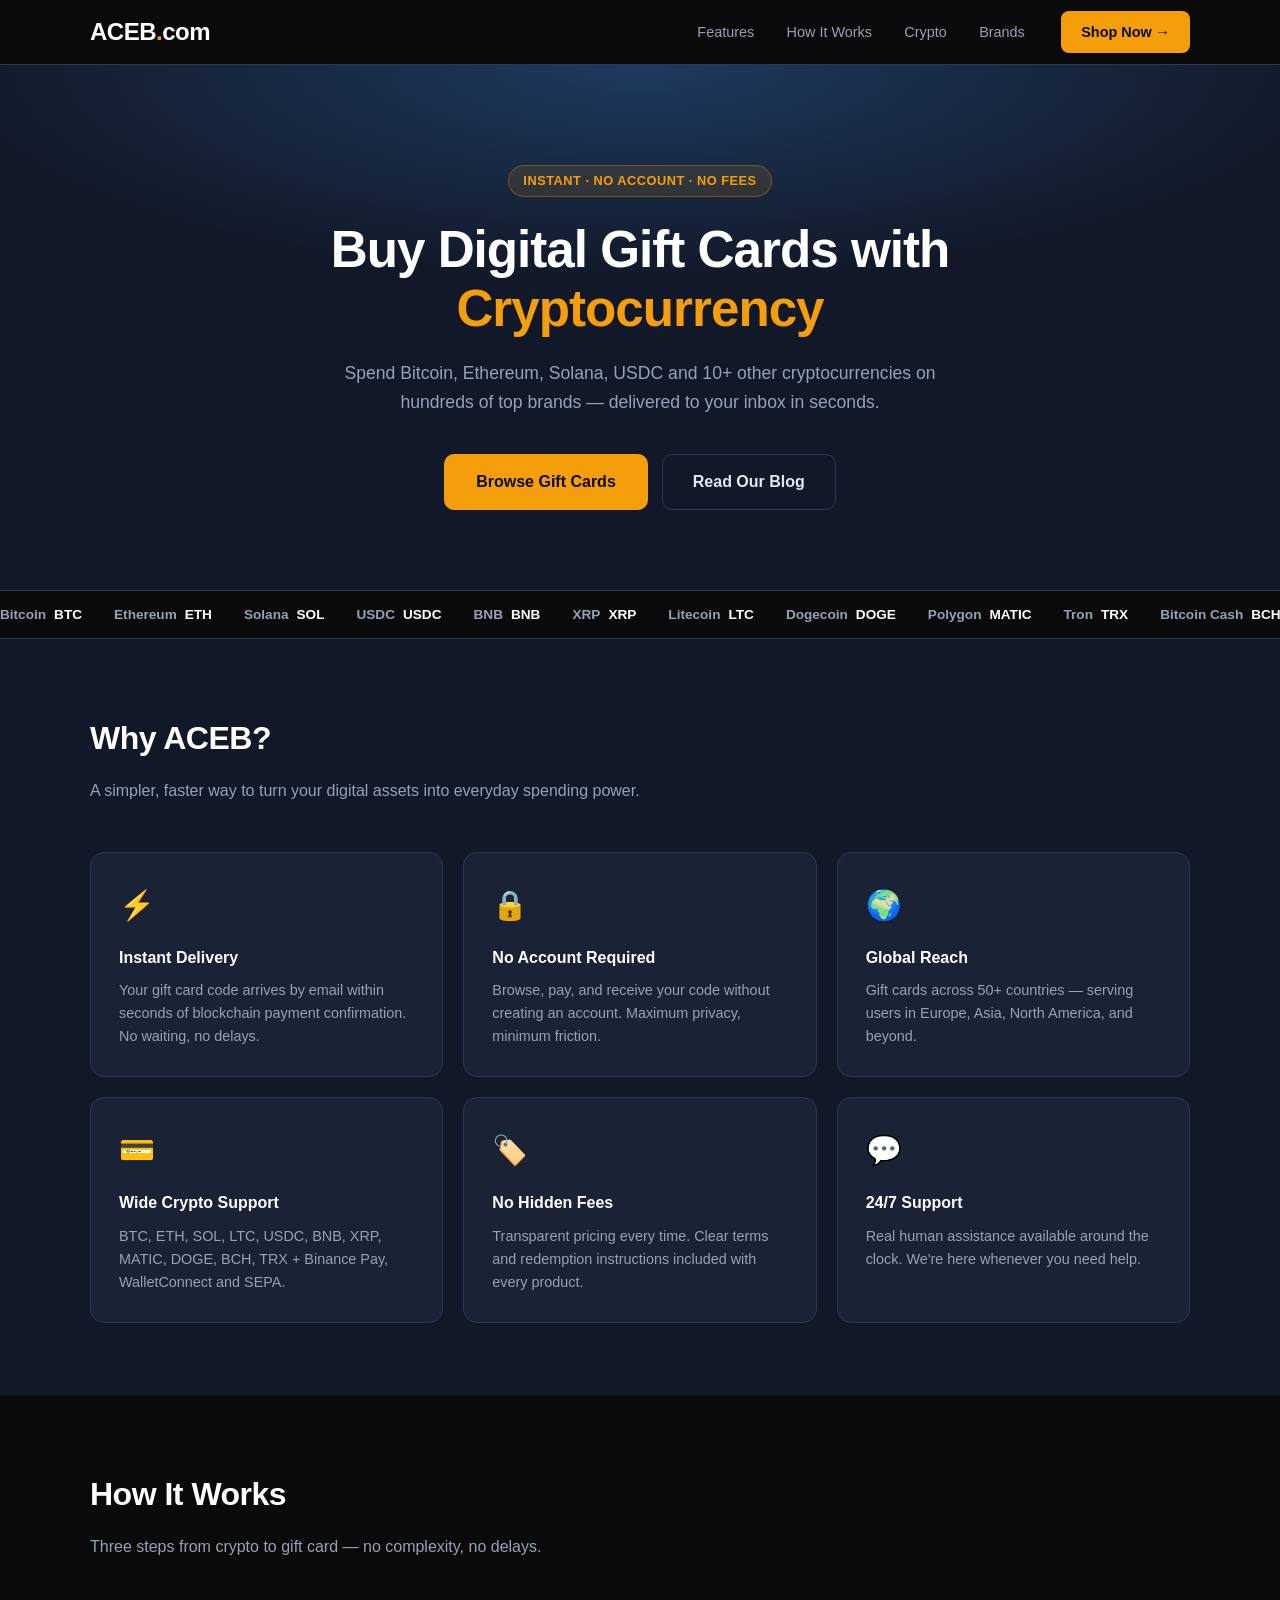
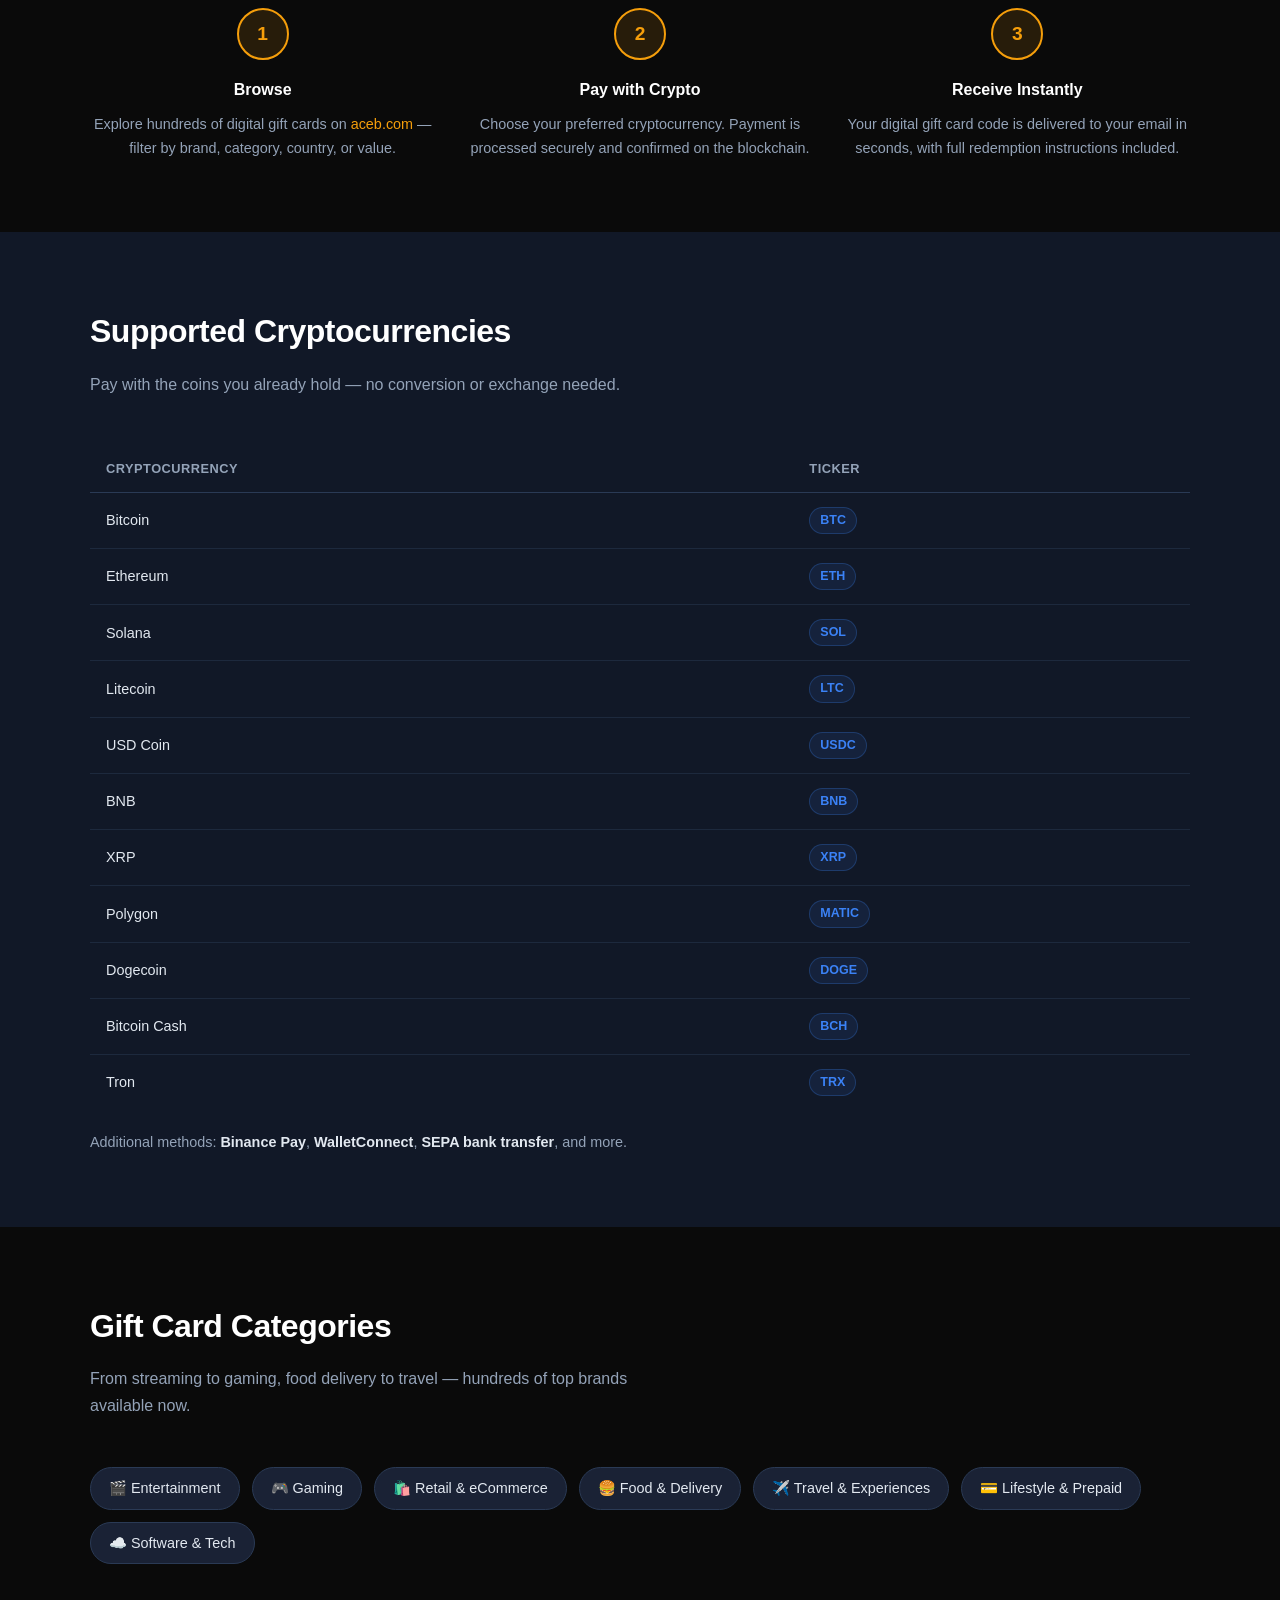
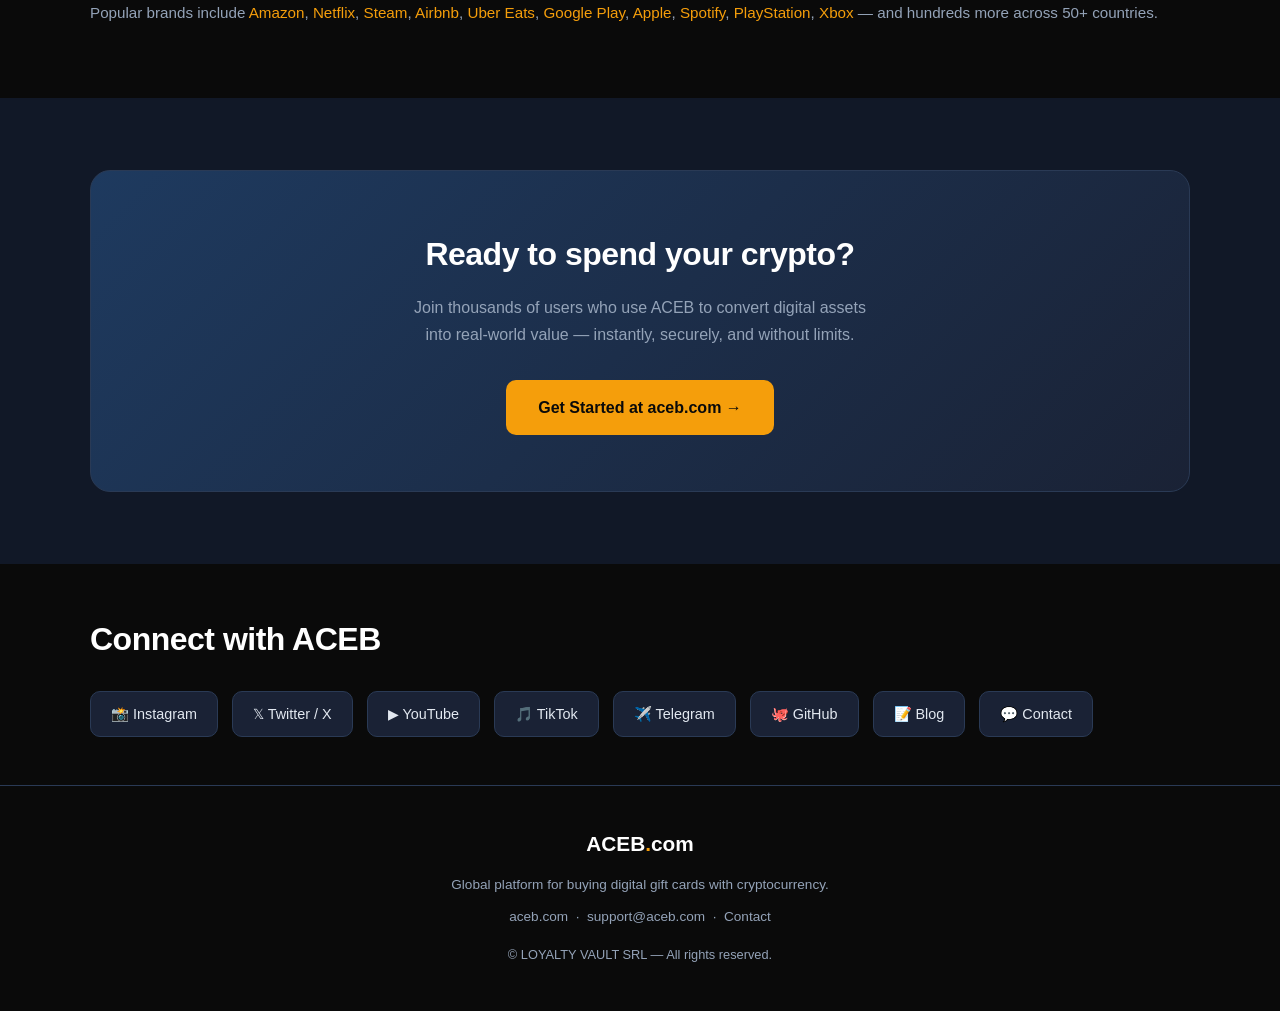
==== index.html @ 6f38d3fd "index.html" ====
<!DOCTYPE html>
<html lang="en">
<head>
  <meta charset="UTF-8" />
  <meta name="viewport" content="width=device-width, initial-scale=1.0" />

  <!-- Primary SEO -->
  <title>ACEB — Buy Gift Cards with Crypto | Bitcoin, Ethereum & More</title>
  <meta name="description" content="Buy digital gift cards instantly with Bitcoin, Ethereum, Solana, USDC and 10+ cryptocurrencies. Amazon, Netflix, Steam, Airbnb & hundreds more brands. No account required. Instant delivery." />
  <meta name="keywords" content="buy gift cards with crypto, bitcoin gift cards, ethereum gift cards, crypto gift cards, digital gift cards cryptocurrency, ACEB, buy amazon gift card crypto, crypto to gift card" />
  <meta name="robots" content="index, follow" />
  <link rel="canonical" href="https://acebcom.github.io/" />

  <!-- Open Graph -->
  <meta property="og:type" content="website" />
  <meta property="og:url" content="https://acebcom.github.io/" />
  <meta property="og:title" content="ACEB — Buy Gift Cards with Cryptocurrency" />
  <meta property="og:description" content="Spend your crypto on hundreds of digital gift cards. Instant delivery, no account required, no hidden fees. Pay with BTC, ETH, SOL, USDC and more." />
  <meta property="og:site_name" content="ACEB" />
  <meta property="og:image" content="https://aceb.com/og-image.png" />

  <!-- Twitter Card -->
  <meta name="twitter:card" content="summary_large_image" />
  <meta name="twitter:site" content="@ACEBgiftcards" />
  <meta name="twitter:title" content="ACEB — Buy Gift Cards with Cryptocurrency" />
  <meta name="twitter:description" content="Spend your crypto on hundreds of digital gift cards. Instant delivery, no account required, no hidden fees." />
  <meta name="twitter:image" content="https://aceb.com/og-image.png" />

  <!-- Schema.org Structured Data -->
  <script type="application/ld+json">
  {
    "@context": "https://schema.org",
    "@type": "Organization",
    "name": "ACEB",
    "url": "https://aceb.com",
    "logo": "https://aceb.com/logo.png",
    "description": "Global online platform for purchasing digital gift cards instantly using cryptocurrency.",
    "legalName": "LOYALTY VAULT SRL",
    "foundingLocation": "Romania",
    "email": "support@aceb.com",
    "sameAs": [
      "https://www.instagram.com/acebcom",
      "https://x.com/ACEBgiftcards",
      "https://www.youtube.com/@acebcom",
      "https://www.tiktok.com/@acebgiftcards",
      "https://t.me/acebgiftcards",
      "https://github.com/acebcom"
    ]
  }
  </script>
  <script type="application/ld+json">
  {
    "@context": "https://schema.org",
    "@type": "WebSite",
    "name": "ACEB",
    "url": "https://aceb.com",
    "potentialAction": {
      "@type": "SearchAction",
      "target": "https://aceb.com/search?q={search_term_string}",
      "query-input": "required name=search_term_string"
    }
  }
  </script>

  <style>
    *, *::before, *::after { box-sizing: border-box; margin: 0; padding: 0; }

    :root {
      --black: #0a0a0a;
      --dark: #111827;
      --card: #1a2235;
      --border: #2a3a55;
      --accent: #f59e0b;
      --accent2: #3b82f6;
      --text: #e2e8f0;
      --muted: #94a3b8;
      --white: #ffffff;
    }

    html { scroll-behavior: smooth; }

    body {
      font-family: -apple-system, BlinkMacSystemFont, 'Segoe UI', Roboto, Helvetica, Arial, sans-serif;
      background: var(--dark);
      color: var(--text);
      line-height: 1.7;
      font-size: 16px;
    }

    a { color: var(--accent); text-decoration: none; }
    a:hover { text-decoration: underline; }

    /* ── HEADER ── */
    header {
      background: var(--black);
      border-bottom: 1px solid var(--border);
      padding: 0 24px;
    }
    .header-inner {
      max-width: 1100px;
      margin: 0 auto;
      display: flex;
      align-items: center;
      justify-content: space-between;
      height: 64px;
    }
    .logo {
      font-size: 1.5rem;
      font-weight: 800;
      color: var(--white);
      letter-spacing: -0.5px;
    }
    .logo span { color: var(--accent); }
    nav a {
      color: var(--muted);
      font-size: 0.9rem;
      margin-left: 28px;
      font-weight: 500;
    }
    nav a:hover { color: var(--white); text-decoration: none; }
    .cta-btn {
      display: inline-block;
      background: var(--accent);
      color: var(--black) !important;
      font-weight: 700;
      font-size: 0.9rem;
      padding: 9px 20px;
      border-radius: 8px;
      margin-left: 32px;
      transition: opacity .15s;
    }
    .cta-btn:hover { opacity: .85; text-decoration: none; }

    /* ── HERO ── */
    .hero {
      background: radial-gradient(ellipse 80% 60% at 50% 0%, #1e3a5f 0%, var(--dark) 70%);
      padding: 100px 24px 80px;
      text-align: center;
    }
    .hero-badge {
      display: inline-block;
      background: rgba(245,158,11,.12);
      color: var(--accent);
      border: 1px solid rgba(245,158,11,.3);
      font-size: 0.8rem;
      font-weight: 600;
      padding: 4px 14px;
      border-radius: 999px;
      margin-bottom: 24px;
      letter-spacing: .5px;
      text-transform: uppercase;
    }
    h1 {
      font-size: clamp(2rem, 5vw, 3.2rem);
      font-weight: 800;
      color: var(--white);
      line-height: 1.15;
      max-width: 780px;
      margin: 0 auto 20px;
      letter-spacing: -1px;
    }
    h1 em { color: var(--accent); font-style: normal; }
    .hero-sub {
      font-size: 1.1rem;
      color: var(--muted);
      max-width: 600px;
      margin: 0 auto 36px;
    }
    .hero-actions { display: flex; gap: 14px; justify-content: center; flex-wrap: wrap; }
    .btn-primary {
      display: inline-block;
      background: var(--accent);
      color: var(--black);
      font-weight: 700;
      font-size: 1rem;
      padding: 14px 32px;
      border-radius: 10px;
      transition: opacity .15s, transform .15s;
    }
    .btn-primary:hover { opacity: .88; transform: translateY(-1px); text-decoration: none; }
    .btn-secondary {
      display: inline-block;
      background: transparent;
      color: var(--text);
      font-weight: 600;
      font-size: 1rem;
      padding: 13px 30px;
      border-radius: 10px;
      border: 1px solid var(--border);
      transition: border-color .15s;
    }
    .btn-secondary:hover { border-color: var(--muted); text-decoration: none; }

    /* ── CRYPTO TICKER ── */
    .crypto-bar {
      background: var(--black);
      border-top: 1px solid var(--border);
      border-bottom: 1px solid var(--border);
      overflow: hidden;
      padding: 12px 0;
    }
    .crypto-bar-inner {
      display: flex;
      gap: 32px;
      animation: ticker 30s linear infinite;
      width: max-content;
    }
    @keyframes ticker { from { transform: translateX(0); } to { transform: translateX(-50%); } }
    .crypto-item {
      display: flex;
      align-items: center;
      gap: 8px;
      font-size: 0.85rem;
      font-weight: 600;
      color: var(--muted);
      white-space: nowrap;
    }
    .crypto-item .ticker { color: var(--white); }

    /* ── SECTIONS ── */
    section { padding: 72px 24px; }
    .section-inner { max-width: 1100px; margin: 0 auto; }
    h2 {
      font-size: clamp(1.5rem, 3vw, 2rem);
      font-weight: 800;
      color: var(--white);
      letter-spacing: -.5px;
      margin-bottom: 12px;
    }
    .section-lead {
      color: var(--muted);
      font-size: 1rem;
      margin-bottom: 48px;
      max-width: 560px;
    }

    /* ── FEATURES ── */
    .features-grid {
      display: grid;
      grid-template-columns: repeat(auto-fit, minmax(280px, 1fr));
      gap: 20px;
    }
    .feature-card {
      background: var(--card);
      border: 1px solid var(--border);
      border-radius: 14px;
      padding: 28px;
      transition: border-color .2s;
    }
    .feature-card:hover { border-color: var(--accent2); }
    .feature-icon { font-size: 1.8rem; margin-bottom: 14px; }
    .feature-card h3 { font-size: 1rem; font-weight: 700; color: var(--white); margin-bottom: 8px; }
    .feature-card p { font-size: 0.9rem; color: var(--muted); line-height: 1.6; }

    /* ── HOW IT WORKS ── */
    .how-section { background: var(--black); }
    .steps { display: grid; grid-template-columns: repeat(auto-fit, minmax(240px, 1fr)); gap: 32px; counter-reset: steps; }
    .step { text-align: center; counter-increment: steps; }
    .step-num {
      display: inline-flex;
      align-items: center;
      justify-content: center;
      width: 52px; height: 52px;
      border-radius: 50%;
      background: rgba(245,158,11,.12);
      border: 2px solid var(--accent);
      color: var(--accent);
      font-size: 1.2rem;
      font-weight: 800;
      margin-bottom: 16px;
    }
    .step h3 { font-size: 1rem; font-weight: 700; color: var(--white); margin-bottom: 8px; }
    .step p { font-size: 0.9rem; color: var(--muted); }

    /* ── CATEGORIES ── */
    .cats { display: flex; flex-wrap: wrap; gap: 12px; }
    .cat-tag {
      background: var(--card);
      border: 1px solid var(--border);
      color: var(--text);
      font-size: 0.9rem;
      font-weight: 500;
      padding: 8px 18px;
      border-radius: 999px;
      transition: border-color .15s, color .15s;
    }
    .cat-tag:hover { border-color: var(--accent); color: var(--accent); text-decoration: none; }

    /* ── CRYPTO TABLE ── */
    .crypto-table {
      width: 100%;
      border-collapse: collapse;
      font-size: 0.9rem;
    }
    .crypto-table th {
      text-align: left;
      color: var(--muted);
      font-weight: 600;
      font-size: 0.8rem;
      text-transform: uppercase;
      letter-spacing: .5px;
      padding: 12px 16px;
      border-bottom: 1px solid var(--border);
    }
    .crypto-table td {
      padding: 14px 16px;
      border-bottom: 1px solid rgba(42,58,85,.5);
      color: var(--text);
      font-weight: 500;
    }
    .crypto-table tr:last-child td { border-bottom: none; }
    .crypto-table tr:hover td { background: rgba(255,255,255,.02); }
    .ticker-pill {
      display: inline-block;
      background: rgba(59,130,246,.1);
      border: 1px solid rgba(59,130,246,.25);
      color: var(--accent2);
      font-size: 0.78rem;
      font-weight: 700;
      padding: 2px 10px;
      border-radius: 999px;
    }

    /* ── CTA BANNER ── */
    .cta-banner {
      background: linear-gradient(135deg, #1e3a5f 0%, #1a2235 100%);
      border: 1px solid var(--border);
      border-radius: 20px;
      padding: 56px 40px;
      text-align: center;
    }
    .cta-banner h2 { margin-bottom: 12px; }
    .cta-banner p { color: var(--muted); margin-bottom: 32px; max-width: 480px; margin-left: auto; margin-right: auto; }

    /* ── SOCIAL ── */
    .social-grid { display: flex; flex-wrap: wrap; gap: 14px; }
    .social-link {
      display: inline-flex;
      align-items: center;
      gap: 8px;
      background: var(--card);
      border: 1px solid var(--border);
      color: var(--text);
      font-size: 0.9rem;
      font-weight: 500;
      padding: 10px 20px;
      border-radius: 10px;
      transition: border-color .15s, color .15s;
    }
    .social-link:hover { border-color: var(--accent); color: var(--accent); text-decoration: none; }

    /* ── FOOTER ── */
    footer {
      background: var(--black);
      border-top: 1px solid var(--border);
      padding: 40px 24px;
      text-align: center;
    }
    .footer-inner { max-width: 1100px; margin: 0 auto; }
    .footer-logo { font-size: 1.3rem; font-weight: 800; color: var(--white); margin-bottom: 12px; }
    .footer-logo span { color: var(--accent); }
    footer p { color: var(--muted); font-size: 0.85rem; margin-bottom: 6px; }
    footer a { color: var(--muted); }
    footer a:hover { color: var(--accent); }

    /* ── RESPONSIVE ── */
    @media (max-width: 600px) {
      nav { display: none; }
      .cta-btn { display: none; }
      .hero { padding: 60px 20px 50px; }
      section { padding: 48px 20px; }
    }
  </style>
</head>

<body>

  <!-- HEADER -->
  <header>
    <div class="header-inner">
      <div class="logo">ACEB<span>.</span>com</div>
      <nav>
        <a href="#features">Features</a>
        <a href="#how-it-works">How It Works</a>
        <a href="#crypto">Crypto</a>
        <a href="#categories">Brands</a>
        <a class="cta-btn" href="https://aceb.com" rel="noopener" target="_blank">Shop Now →</a>
      </nav>
    </div>
  </header>

  <!-- HERO -->
  <section class="hero">
    <div class="hero-badge">Instant · No Account · No Fees</div>
    <h1>Buy Digital Gift Cards with <em>Cryptocurrency</em></h1>
    <p class="hero-sub">
      Spend Bitcoin, Ethereum, Solana, USDC and 10+ other cryptocurrencies on hundreds of top brands —
      delivered to your inbox in seconds.
    </p>
    <div class="hero-actions">
      <a class="btn-primary" href="https://aceb.com" rel="noopener" target="_blank">Browse Gift Cards</a>
      <a class="btn-secondary" href="https://aceb.com/blog" rel="noopener" target="_blank">Read Our Blog</a>
    </div>
  </section>

  <!-- CRYPTO TICKER -->
  <div class="crypto-bar" aria-hidden="true">
    <div class="crypto-bar-inner">
      <div class="crypto-item">Bitcoin <span class="ticker">BTC</span></div>
      <div class="crypto-item">Ethereum <span class="ticker">ETH</span></div>
      <div class="crypto-item">Solana <span class="ticker">SOL</span></div>
      <div class="crypto-item">USDC <span class="ticker">USDC</span></div>
      <div class="crypto-item">BNB <span class="ticker">BNB</span></div>
      <div class="crypto-item">XRP <span class="ticker">XRP</span></div>
      <div class="crypto-item">Litecoin <span class="ticker">LTC</span></div>
      <div class="crypto-item">Dogecoin <span class="ticker">DOGE</span></div>
      <div class="crypto-item">Polygon <span class="ticker">MATIC</span></div>
      <div class="crypto-item">Tron <span class="ticker">TRX</span></div>
      <div class="crypto-item">Bitcoin Cash <span class="ticker">BCH</span></div>
      <!-- duplicate for seamless loop -->
      <div class="crypto-item">Bitcoin <span class="ticker">BTC</span></div>
      <div class="crypto-item">Ethereum <span class="ticker">ETH</span></div>
      <div class="crypto-item">Solana <span class="ticker">SOL</span></div>
      <div class="crypto-item">USDC <span class="ticker">USDC</span></div>
      <div class="crypto-item">BNB <span class="ticker">BNB</span></div>
      <div class="crypto-item">XRP <span class="ticker">XRP</span></div>
      <div class="crypto-item">Litecoin <span class="ticker">LTC</span></div>
      <div class="crypto-item">Dogecoin <span class="ticker">DOGE</span></div>
      <div class="crypto-item">Polygon <span class="ticker">MATIC</span></div>
      <div class="crypto-item">Tron <span class="ticker">TRX</span></div>
      <div class="crypto-item">Bitcoin Cash <span class="ticker">BCH</span></div>
    </div>
  </div>

  <!-- FEATURES -->
  <section id="features">
    <div class="section-inner">
      <h2>Why ACEB?</h2>
      <p class="section-lead">A simpler, faster way to turn your digital assets into everyday spending power.</p>
      <div class="features-grid">
        <div class="feature-card">
          <div class="feature-icon">⚡</div>
          <h3>Instant Delivery</h3>
          <p>Your gift card code arrives by email within seconds of blockchain payment confirmation. No waiting, no delays.</p>
        </div>
        <div class="feature-card">
          <div class="feature-icon">🔒</div>
          <h3>No Account Required</h3>
          <p>Browse, pay, and receive your code without creating an account. Maximum privacy, minimum friction.</p>
        </div>
        <div class="feature-card">
          <div class="feature-icon">🌍</div>
          <h3>Global Reach</h3>
          <p>Gift cards across 50+ countries — serving users in Europe, Asia, North America, and beyond.</p>
        </div>
        <div class="feature-card">
          <div class="feature-icon">💳</div>
          <h3>Wide Crypto Support</h3>
          <p>BTC, ETH, SOL, LTC, USDC, BNB, XRP, MATIC, DOGE, BCH, TRX + Binance Pay, WalletConnect and SEPA.</p>
        </div>
        <div class="feature-card">
          <div class="feature-icon">🏷️</div>
          <h3>No Hidden Fees</h3>
          <p>Transparent pricing every time. Clear terms and redemption instructions included with every product.</p>
        </div>
        <div class="feature-card">
          <div class="feature-icon">💬</div>
          <h3>24/7 Support</h3>
          <p>Real human assistance available around the clock. We're here whenever you need help.</p>
        </div>
      </div>
    </div>
  </section>

  <!-- HOW IT WORKS -->
  <section class="how-section" id="how-it-works">
    <div class="section-inner">
      <h2>How It Works</h2>
      <p class="section-lead">Three steps from crypto to gift card — no complexity, no delays.</p>
      <div class="steps">
        <div class="step">
          <div class="step-num">1</div>
          <h3>Browse</h3>
          <p>Explore hundreds of digital gift cards on <a href="https://aceb.com" rel="noopener" target="_blank">aceb.com</a> — filter by brand, category, country, or value.</p>
        </div>
        <div class="step">
          <div class="step-num">2</div>
          <h3>Pay with Crypto</h3>
          <p>Choose your preferred cryptocurrency. Payment is processed securely and confirmed on the blockchain.</p>
        </div>
        <div class="step">
          <div class="step-num">3</div>
          <h3>Receive Instantly</h3>
          <p>Your digital gift card code is delivered to your email in seconds, with full redemption instructions included.</p>
        </div>
      </div>
    </div>
  </section>

  <!-- SUPPORTED CRYPTO -->
  <section id="crypto">
    <div class="section-inner">
      <h2>Supported Cryptocurrencies</h2>
      <p class="section-lead">Pay with the coins you already hold — no conversion or exchange needed.</p>
      <table class="crypto-table" role="table">
        <thead>
          <tr>
            <th>Cryptocurrency</th>
            <th>Ticker</th>
          </tr>
        </thead>
        <tbody>
          <tr><td>Bitcoin</td><td><span class="ticker-pill">BTC</span></td></tr>
          <tr><td>Ethereum</td><td><span class="ticker-pill">ETH</span></td></tr>
          <tr><td>Solana</td><td><span class="ticker-pill">SOL</span></td></tr>
          <tr><td>Litecoin</td><td><span class="ticker-pill">LTC</span></td></tr>
          <tr><td>USD Coin</td><td><span class="ticker-pill">USDC</span></td></tr>
          <tr><td>BNB</td><td><span class="ticker-pill">BNB</span></td></tr>
          <tr><td>XRP</td><td><span class="ticker-pill">XRP</span></td></tr>
          <tr><td>Polygon</td><td><span class="ticker-pill">MATIC</span></td></tr>
          <tr><td>Dogecoin</td><td><span class="ticker-pill">DOGE</span></td></tr>
          <tr><td>Bitcoin Cash</td><td><span class="ticker-pill">BCH</span></td></tr>
          <tr><td>Tron</td><td><span class="ticker-pill">TRX</span></td></tr>
        </tbody>
      </table>
      <p style="margin-top:20px; color: var(--muted); font-size: 0.9rem;">
        Additional methods: <strong style="color:var(--text)">Binance Pay</strong>, <strong style="color:var(--text)">WalletConnect</strong>, <strong style="color:var(--text)">SEPA bank transfer</strong>, and more.
      </p>
    </div>
  </section>

  <!-- CATEGORIES -->
  <section style="background: var(--black);" id="categories">
    <div class="section-inner">
      <h2>Gift Card Categories</h2>
      <p class="section-lead">From streaming to gaming, food delivery to travel — hundreds of top brands available now.</p>
      <div class="cats" style="margin-bottom: 36px;">
        <a class="cat-tag" href="https://aceb.com" rel="noopener" target="_blank">🎬 Entertainment</a>
        <a class="cat-tag" href="https://aceb.com" rel="noopener" target="_blank">🎮 Gaming</a>
        <a class="cat-tag" href="https://aceb.com" rel="noopener" target="_blank">🛍️ Retail & eCommerce</a>
        <a class="cat-tag" href="https://aceb.com" rel="noopener" target="_blank">🍔 Food & Delivery</a>
        <a class="cat-tag" href="https://aceb.com" rel="noopener" target="_blank">✈️ Travel & Experiences</a>
        <a class="cat-tag" href="https://aceb.com" rel="noopener" target="_blank">💳 Lifestyle & Prepaid</a>
        <a class="cat-tag" href="https://aceb.com" rel="noopener" target="_blank">☁️ Software & Tech</a>
      </div>
      <p style="color: var(--muted); font-size: 0.95rem;">
        Popular brands include
        <a href="https://aceb.com" rel="noopener" target="_blank">Amazon</a>,
        <a href="https://aceb.com" rel="noopener" target="_blank">Netflix</a>,
        <a href="https://aceb.com" rel="noopener" target="_blank">Steam</a>,
        <a href="https://aceb.com" rel="noopener" target="_blank">Airbnb</a>,
        <a href="https://aceb.com" rel="noopener" target="_blank">Uber Eats</a>,
        <a href="https://aceb.com" rel="noopener" target="_blank">Google Play</a>,
        <a href="https://aceb.com" rel="noopener" target="_blank">Apple</a>,
        <a href="https://aceb.com" rel="noopener" target="_blank">Spotify</a>,
        <a href="https://aceb.com" rel="noopener" target="_blank">PlayStation</a>,
        <a href="https://aceb.com" rel="noopener" target="_blank">Xbox</a>
        — and hundreds more across 50+ countries.
      </p>
    </div>
  </section>

  <!-- CTA BANNER -->
  <section>
    <div class="section-inner">
      <div class="cta-banner">
        <h2>Ready to spend your crypto?</h2>
        <p>Join thousands of users who use ACEB to convert digital assets into real-world value — instantly, securely, and without limits.</p>
        <a class="btn-primary" href="https://aceb.com" rel="noopener" target="_blank">Get Started at aceb.com →</a>
      </div>
    </div>
  </section>

  <!-- SOCIAL / CONNECT -->
  <section style="background: var(--black); padding: 48px 24px;">
    <div class="section-inner">
      <h2 style="margin-bottom: 24px;">Connect with ACEB</h2>
      <div class="social-grid">
        <a class="social-link" href="https://www.instagram.com/acebcom" rel="noopener" target="_blank">📸 Instagram</a>
        <a class="social-link" href="https://x.com/ACEBgiftcards" rel="noopener" target="_blank">𝕏 Twitter / X</a>
        <a class="social-link" href="https://www.youtube.com/@acebcom" rel="noopener" target="_blank">▶ YouTube</a>
        <a class="social-link" href="https://www.tiktok.com/@acebgiftcards" rel="noopener" target="_blank">🎵 TikTok</a>
        <a class="social-link" href="https://t.me/acebgiftcards" rel="noopener" target="_blank">✈️ Telegram</a>
        <a class="social-link" href="https://github.com/acebcom" rel="noopener" target="_blank">🐙 GitHub</a>
        <a class="social-link" href="https://aceb.com/blog" rel="noopener" target="_blank">📝 Blog</a>
        <a class="social-link" href="https://aceb.com/contact" rel="noopener" target="_blank">💬 Contact</a>
      </div>
    </div>
  </section>

  <!-- FOOTER -->
  <footer>
    <div class="footer-inner">
      <div class="footer-logo">ACEB<span>.</span>com</div>
      <p>Global platform for buying digital gift cards with cryptocurrency.</p>
      <p style="margin-top:8px;">
        <a href="https://aceb.com" rel="noopener" target="_blank">aceb.com</a> &nbsp;·&nbsp;
        <a href="mailto:support@aceb.com">support@aceb.com</a> &nbsp;·&nbsp;
        <a href="https://aceb.com/contact" rel="noopener" target="_blank">Contact</a>
      </p>
      <p style="margin-top:16px; font-size: 0.8rem;">© LOYALTY VAULT SRL — All rights reserved.</p>
    </div>
  </footer>

</body>
</html>
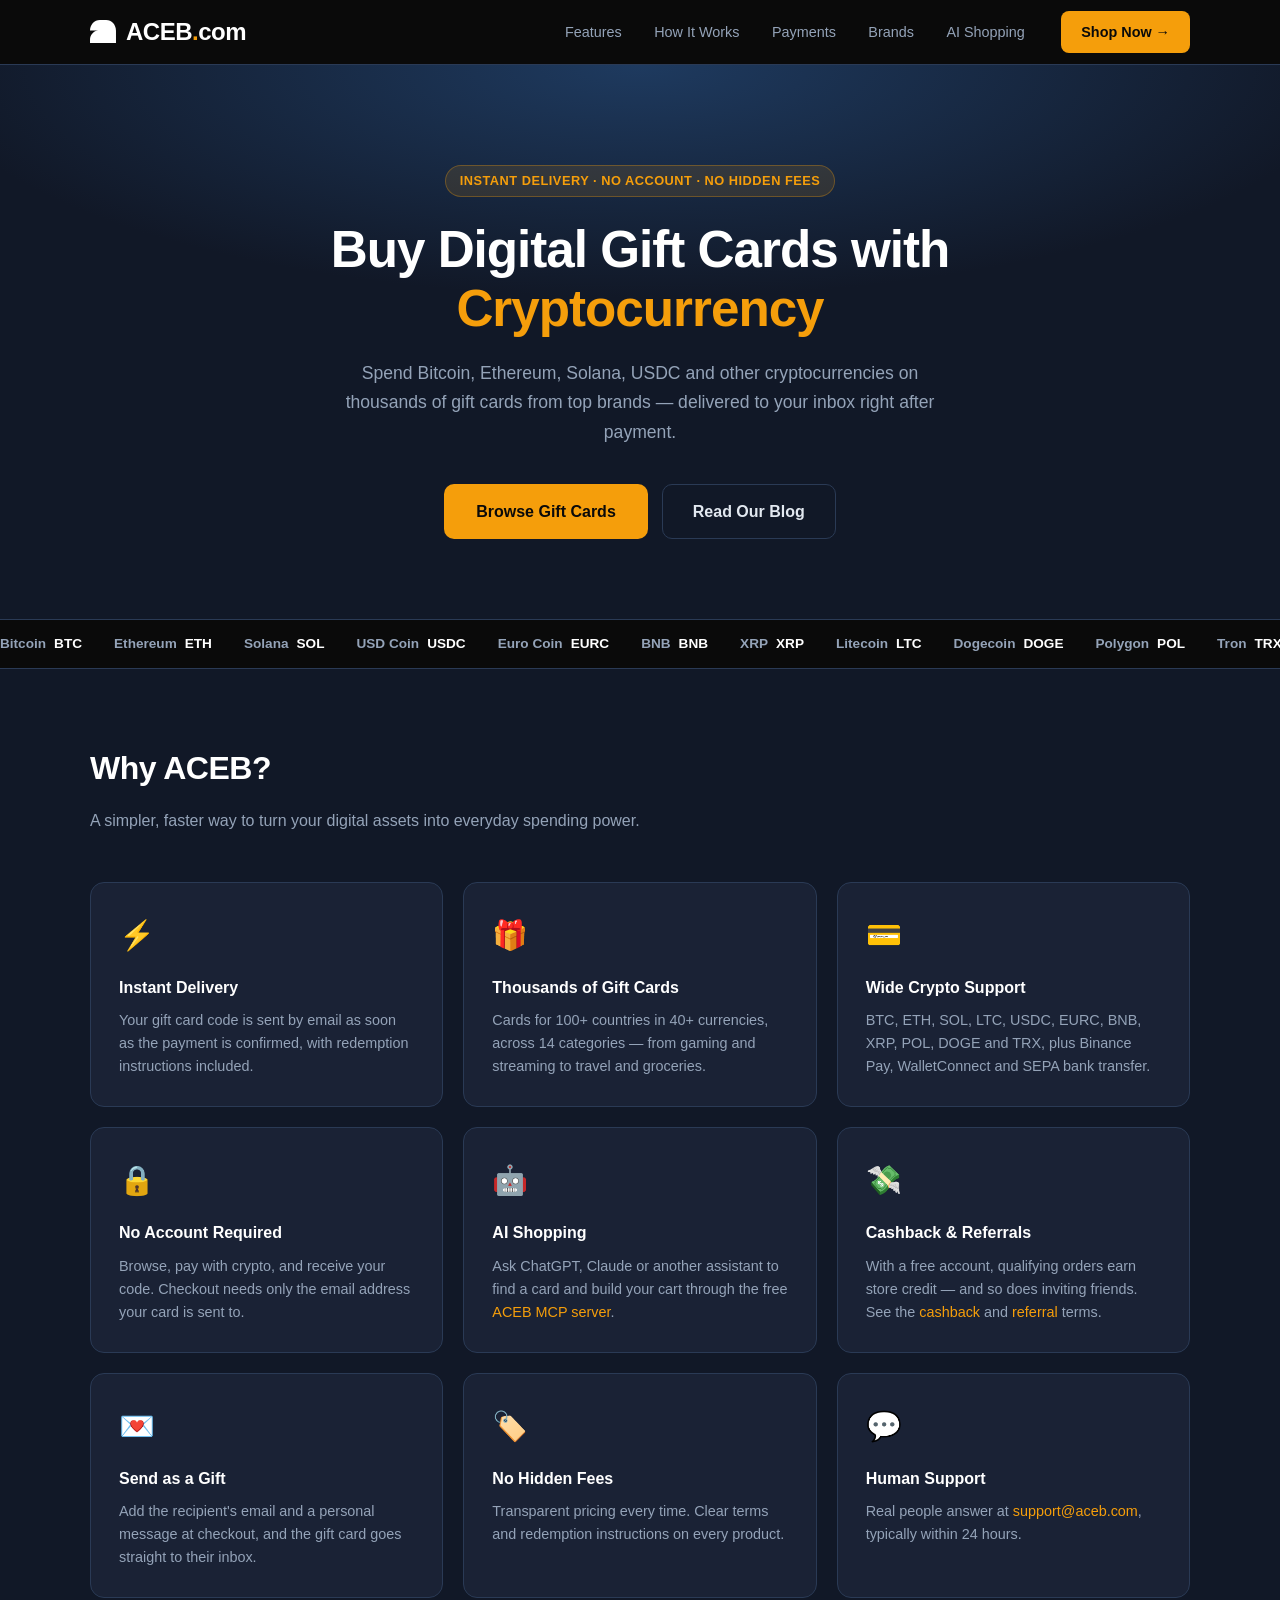
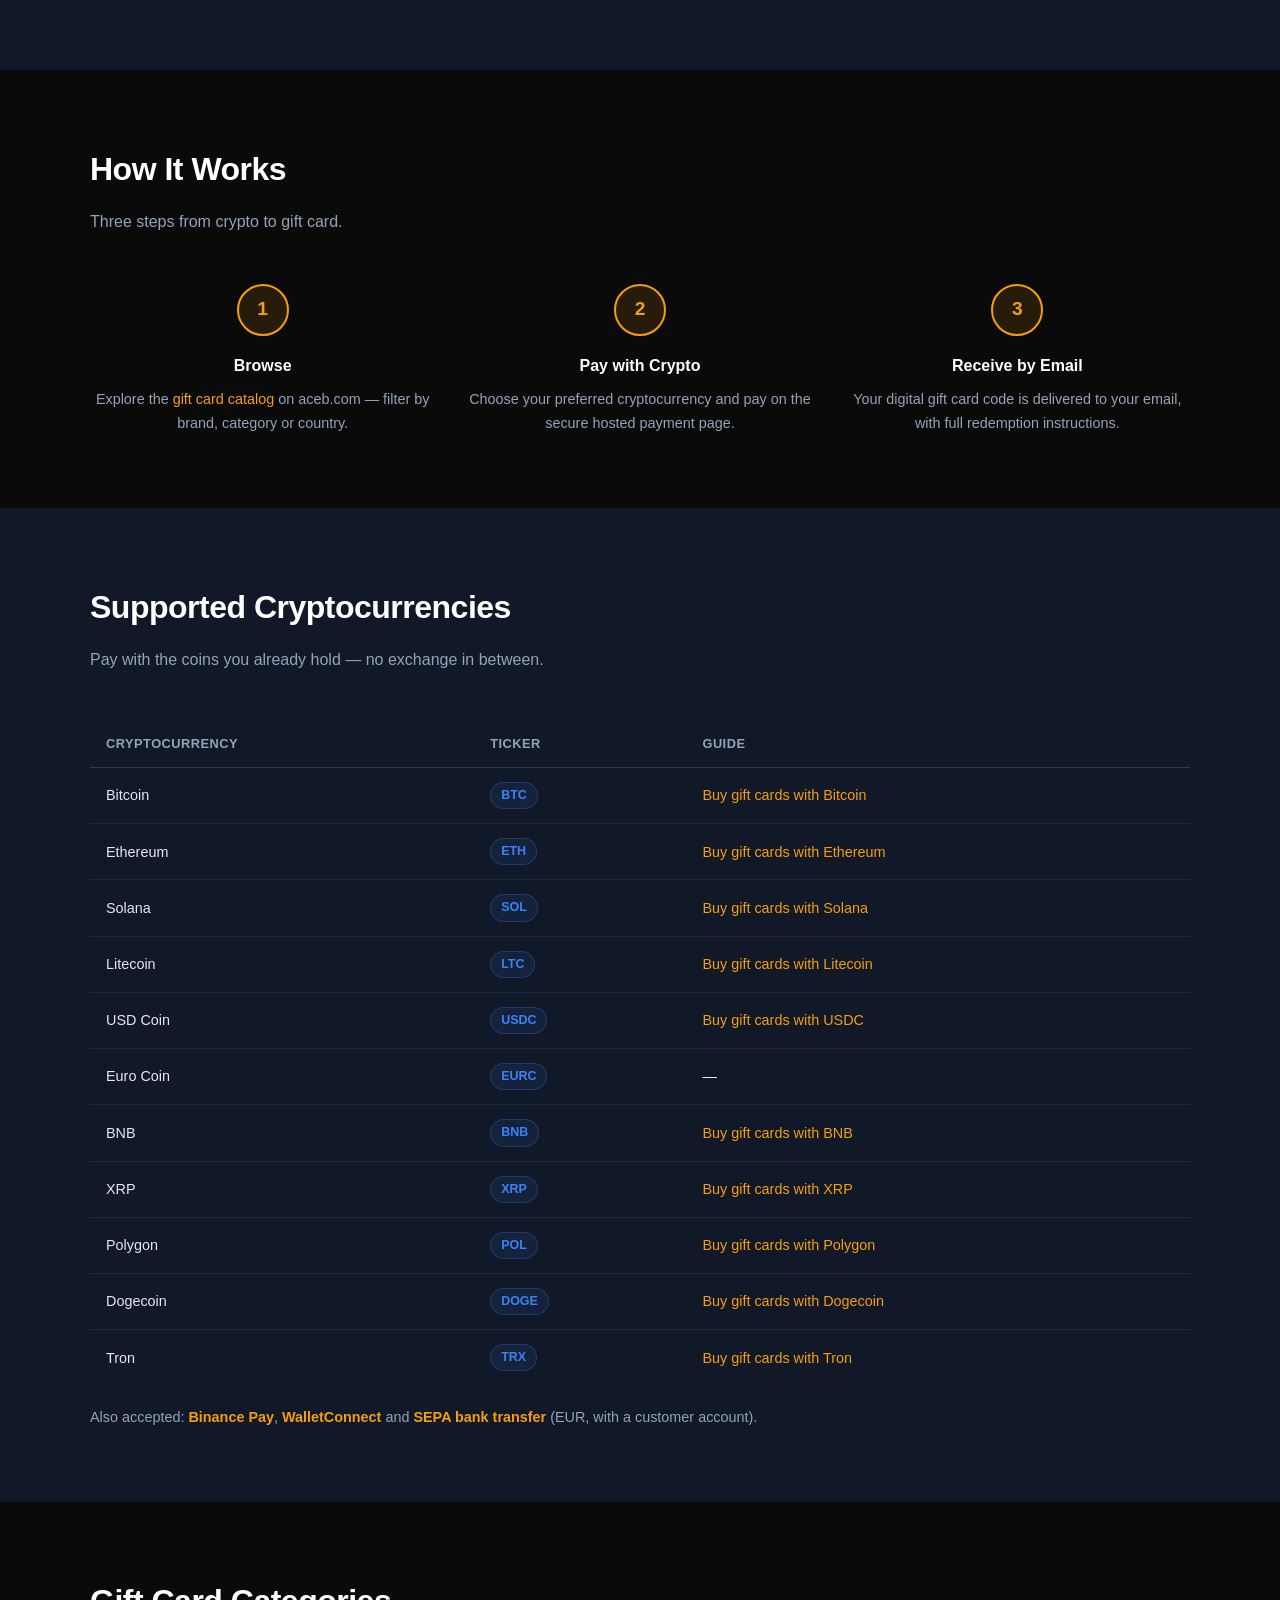
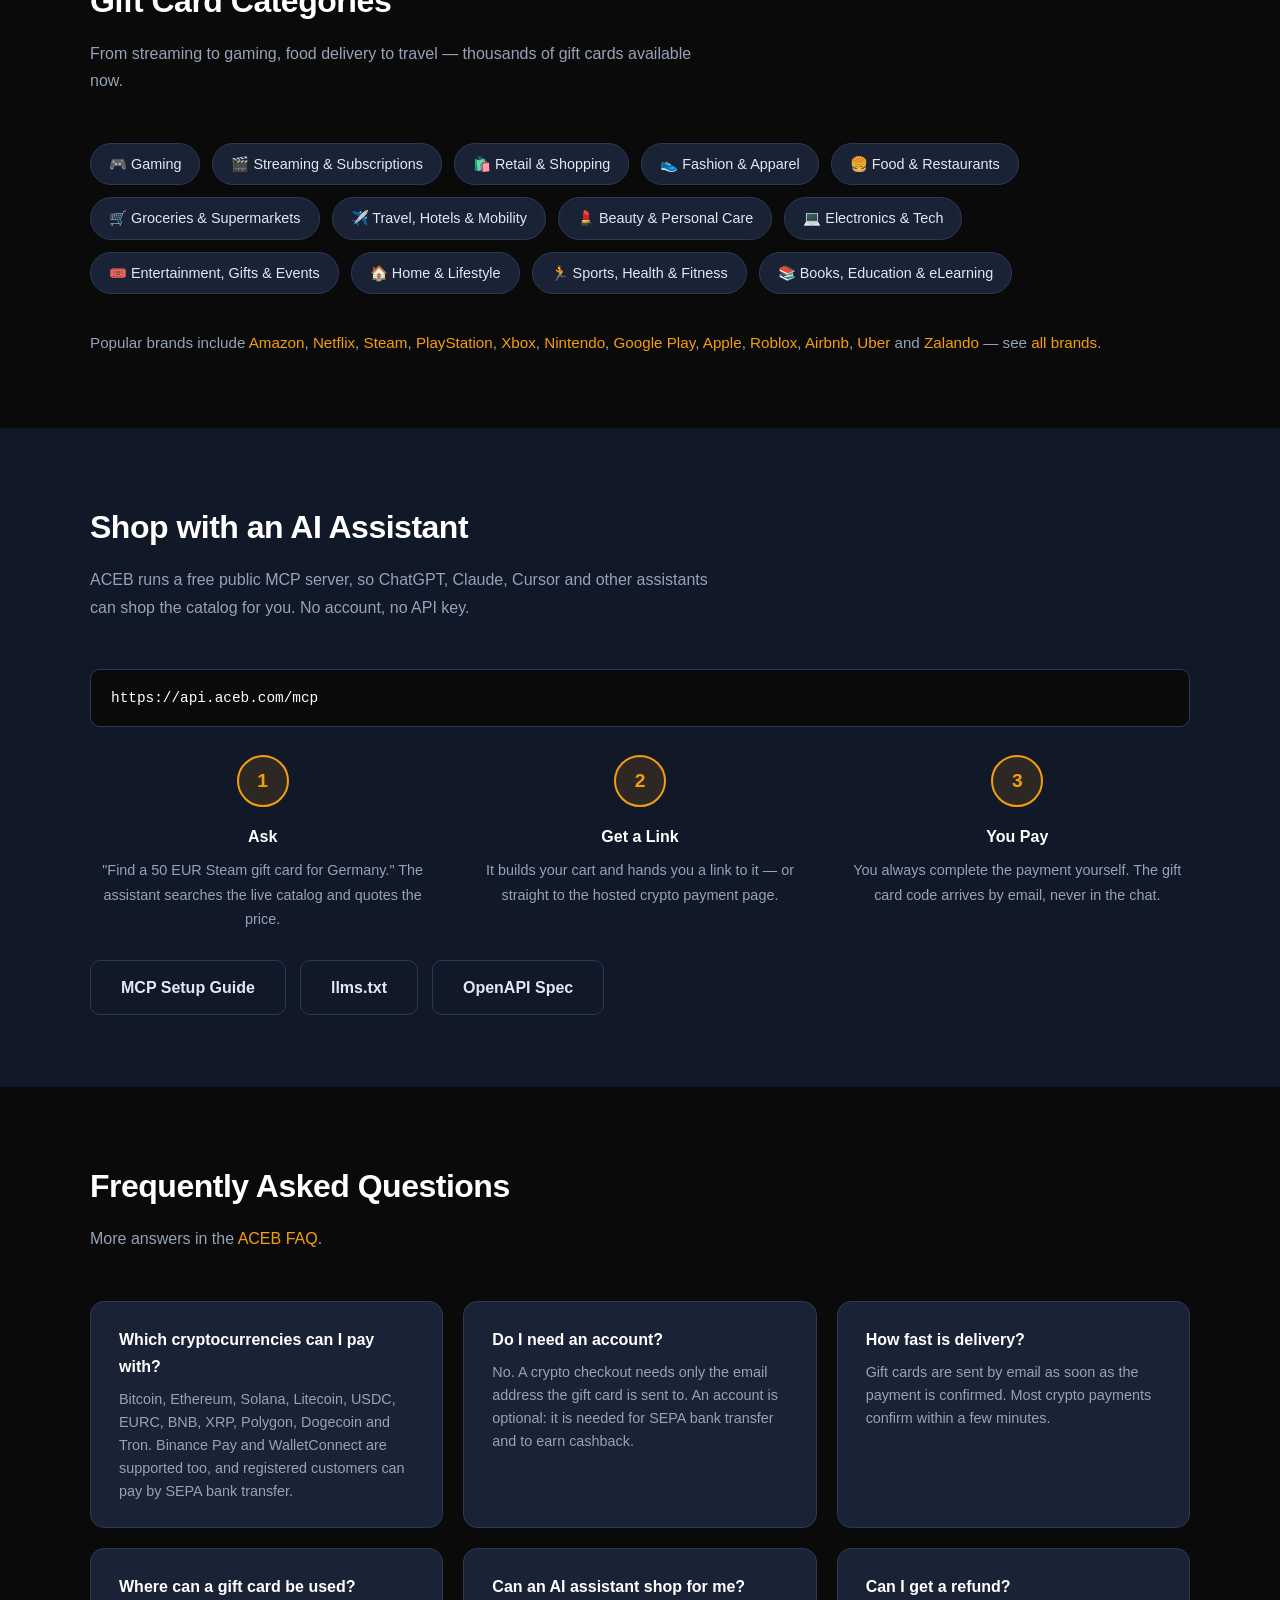
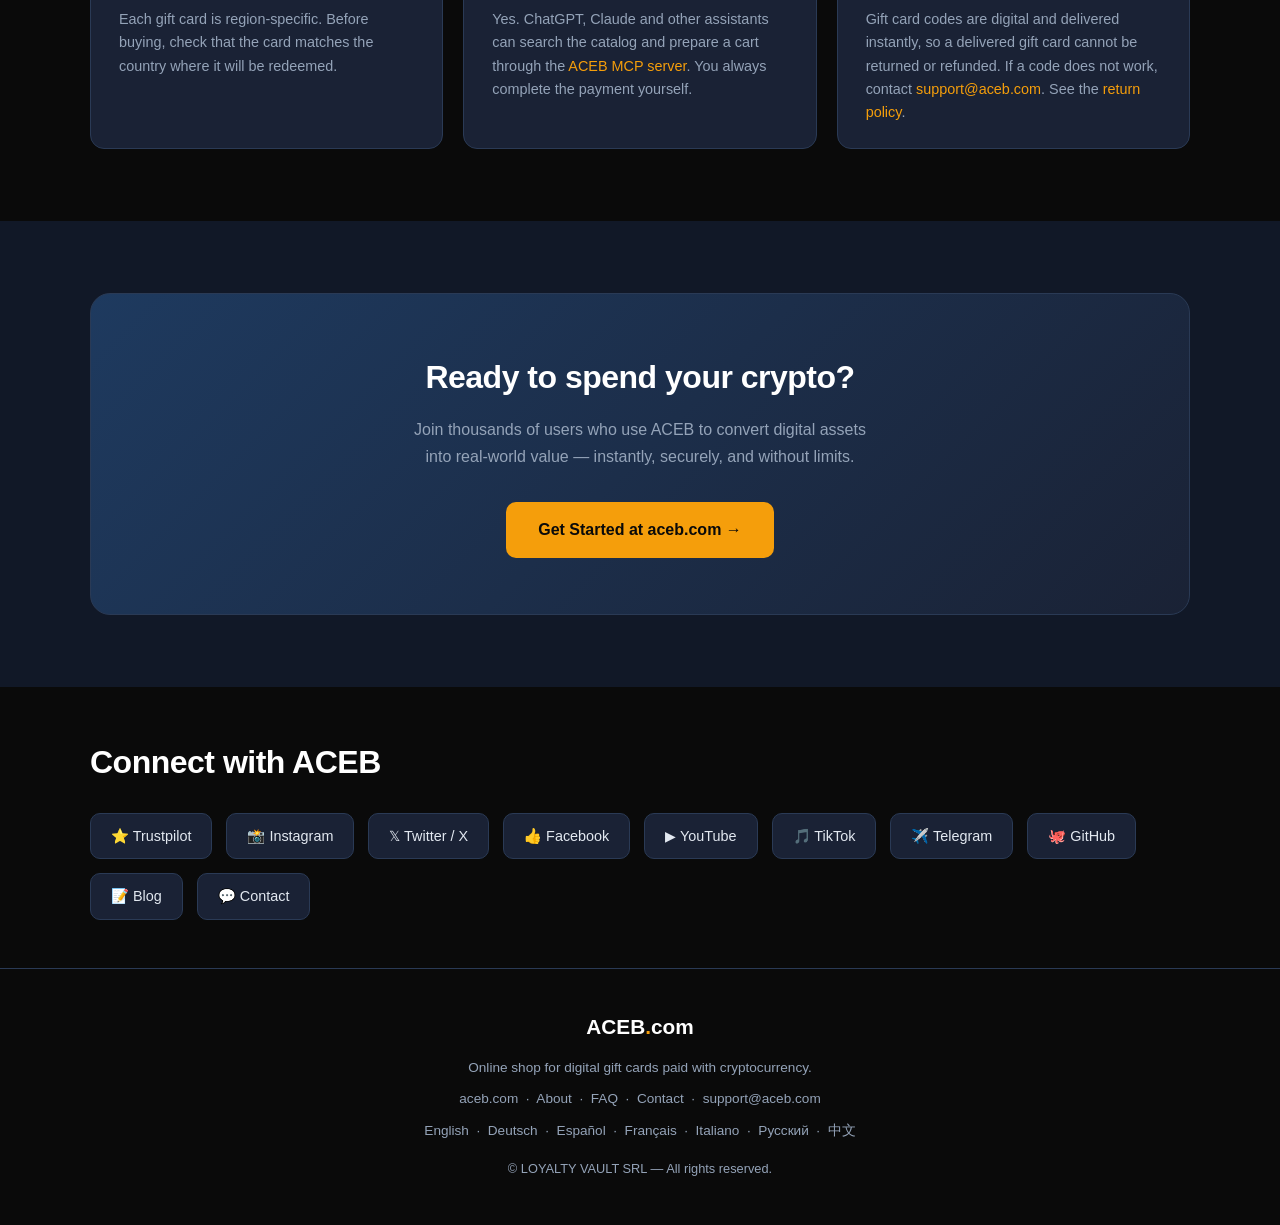
==== commit a7d72209: "Update landing page and add MCP server page Refresh payment methods, categories and links. Add FAQ, " ====
--- a/index.html
+++ b/index.html
@@ -6,24 +6,30 @@
 
   <!-- Primary SEO -->
   <title>ACEB — Buy Gift Cards with Crypto | Bitcoin, Ethereum & More</title>
-  <meta name="description" content="Buy digital gift cards instantly with Bitcoin, Ethereum, Solana, USDC and 10+ cryptocurrencies. Amazon, Netflix, Steam, Airbnb & hundreds more brands. No account required. Instant delivery." />
-  <meta name="keywords" content="buy gift cards with crypto, bitcoin gift cards, ethereum gift cards, crypto gift cards, digital gift cards cryptocurrency, ACEB, buy amazon gift card crypto, crypto to gift card" />
+  <meta name="description" content="Buy digital gift cards with Bitcoin, Ethereum, Solana, USDC and more. Amazon, Netflix, Steam, Airbnb and thousands of other cards. No account required. Instant delivery." />
+  <meta name="keywords" content="buy gift cards with crypto, bitcoin gift cards, ethereum gift cards, crypto gift cards, digital gift cards cryptocurrency, ACEB, buy amazon gift card crypto, crypto to gift card, gift card MCP server" />
   <meta name="robots" content="index, follow" />
   <link rel="canonical" href="https://acebcom.github.io/" />
+  <link rel="icon" type="image/png" sizes="32x32" href="favicon-32x32.png" />
+  <link rel="apple-touch-icon" href="apple-touch-icon.png" />
+  <meta name="theme-color" content="#0a0a0a" />
 
   <!-- Open Graph -->
   <meta property="og:type" content="website" />
   <meta property="og:url" content="https://acebcom.github.io/" />
   <meta property="og:title" content="ACEB — Buy Gift Cards with Cryptocurrency" />
-  <meta property="og:description" content="Spend your crypto on hundreds of digital gift cards. Instant delivery, no account required, no hidden fees. Pay with BTC, ETH, SOL, USDC and more." />
+  <meta property="og:description" content="Spend your crypto on thousands of digital gift cards. Instant delivery, no account required, no hidden fees. Pay with BTC, ETH, SOL, USDC and more." />
   <meta property="og:site_name" content="ACEB" />
   <meta property="og:image" content="https://aceb.com/og-image.png" />
+  <meta property="og:image:width" content="1200" />
+  <meta property="og:image:height" content="630" />
+  <meta property="og:image:alt" content="ACEB - Digital Gift Cards for Everyone" />
 
   <!-- Twitter Card -->
   <meta name="twitter:card" content="summary_large_image" />
   <meta name="twitter:site" content="@ACEBgiftcards" />
   <meta name="twitter:title" content="ACEB — Buy Gift Cards with Cryptocurrency" />
-  <meta name="twitter:description" content="Spend your crypto on hundreds of digital gift cards. Instant delivery, no account required, no hidden fees." />
+  <meta name="twitter:description" content="Spend your crypto on thousands of digital gift cards. Instant delivery, no account required, no hidden fees." />
   <meta name="twitter:image" content="https://aceb.com/og-image.png" />
 
   <!-- Schema.org Structured Data -->
@@ -31,16 +37,17 @@
   {
     "@context": "https://schema.org",
     "@type": "Organization",
-    "name": "ACEB",
+    "name": "ACEB.com",
     "url": "https://aceb.com",
-    "logo": "https://aceb.com/logo.png",
-    "description": "Global online platform for purchasing digital gift cards instantly using cryptocurrency.",
+    "logo": "https://aceb.com/short-logo-black.svg",
+    "description": "Online shop for digital gift cards paid with cryptocurrency.",
     "legalName": "LOYALTY VAULT SRL",
-    "foundingLocation": "Romania",
+    "address": { "@type": "PostalAddress", "addressCountry": "RO" },
     "email": "support@aceb.com",
     "sameAs": [
+      "https://www.facebook.com/acebgiftcards",
+      "https://x.com/ACEBgiftcards",
       "https://www.instagram.com/acebcom",
-      "https://x.com/ACEBgiftcards",
       "https://www.youtube.com/@acebcom",
       "https://www.tiktok.com/@acebgiftcards",
       "https://t.me/acebgiftcards",
@@ -51,326 +58,61 @@
   <script type="application/ld+json">
   {
     "@context": "https://schema.org",
-    "@type": "WebSite",
-    "name": "ACEB",
-    "url": "https://aceb.com",
-    "potentialAction": {
-      "@type": "SearchAction",
-      "target": "https://aceb.com/search?q={search_term_string}",
-      "query-input": "required name=search_term_string"
-    }
+    "@type": "FAQPage",
+    "mainEntity": [
+      {
+        "@type": "Question",
+        "name": "Which cryptocurrencies can I pay with?",
+        "acceptedAnswer": {
+          "@type": "Answer",
+          "text": "ACEB accepts Bitcoin, Ethereum, Solana, Litecoin, USDC, EURC, BNB, XRP, Polygon, Dogecoin and Tron. Binance Pay and WalletConnect are supported too, and registered customers can pay by SEPA bank transfer."
+        }
+      },
+      {
+        "@type": "Question",
+        "name": "Do I need an account?",
+        "acceptedAnswer": {
+          "@type": "Answer",
+          "text": "No. A crypto checkout needs only the email address the gift card is sent to. An account is optional: it is needed for SEPA bank transfer and to earn cashback."
+        }
+      },
+      {
+        "@type": "Question",
+        "name": "How fast is delivery?",
+        "acceptedAnswer": {
+          "@type": "Answer",
+          "text": "Gift cards are sent by email as soon as the payment is confirmed. Most crypto payments confirm within a few minutes."
+        }
+      },
+      {
+        "@type": "Question",
+        "name": "Where can a gift card be used?",
+        "acceptedAnswer": {
+          "@type": "Answer",
+          "text": "Each gift card is region-specific. Before buying, check that the card matches the country where it will be redeemed."
+        }
+      },
+      {
+        "@type": "Question",
+        "name": "Can an AI assistant shop for me?",
+        "acceptedAnswer": {
+          "@type": "Answer",
+          "text": "Yes. ACEB runs a free public MCP server at https://api.aceb.com/mcp. ChatGPT, Claude and other assistants can search the catalog and prepare a cart. You always complete the payment yourself."
+        }
+      },
+      {
+        "@type": "Question",
+        "name": "Can I get a refund?",
+        "acceptedAnswer": {
+          "@type": "Answer",
+          "text": "Gift card codes are digital and delivered instantly, so a delivered gift card cannot be returned or refunded. If a code does not work, contact support@aceb.com."
+        }
+      }
+    ]
   }
   </script>
 
-  <style>
-    *, *::before, *::after { box-sizing: border-box; margin: 0; padding: 0; }
-
-    :root {
-      --black: #0a0a0a;
-      --dark: #111827;
-      --card: #1a2235;
-      --border: #2a3a55;
-      --accent: #f59e0b;
-      --accent2: #3b82f6;
-      --text: #e2e8f0;
-      --muted: #94a3b8;
-      --white: #ffffff;
-    }
-
-    html { scroll-behavior: smooth; }
-
-    body {
-      font-family: -apple-system, BlinkMacSystemFont, 'Segoe UI', Roboto, Helvetica, Arial, sans-serif;
-      background: var(--dark);
-      color: var(--text);
-      line-height: 1.7;
-      font-size: 16px;
-    }
-
-    a { color: var(--accent); text-decoration: none; }
-    a:hover { text-decoration: underline; }
-
-    /* ── HEADER ── */
-    header {
-      background: var(--black);
-      border-bottom: 1px solid var(--border);
-      padding: 0 24px;
-    }
-    .header-inner {
-      max-width: 1100px;
-      margin: 0 auto;
-      display: flex;
-      align-items: center;
-      justify-content: space-between;
-      height: 64px;
-    }
-    .logo {
-      font-size: 1.5rem;
-      font-weight: 800;
-      color: var(--white);
-      letter-spacing: -0.5px;
-    }
-    .logo span { color: var(--accent); }
-    nav a {
-      color: var(--muted);
-      font-size: 0.9rem;
-      margin-left: 28px;
-      font-weight: 500;
-    }
-    nav a:hover { color: var(--white); text-decoration: none; }
-    .cta-btn {
-      display: inline-block;
-      background: var(--accent);
-      color: var(--black) !important;
-      font-weight: 700;
-      font-size: 0.9rem;
-      padding: 9px 20px;
-      border-radius: 8px;
-      margin-left: 32px;
-      transition: opacity .15s;
-    }
-    .cta-btn:hover { opacity: .85; text-decoration: none; }
-
-    /* ── HERO ── */
-    .hero {
-      background: radial-gradient(ellipse 80% 60% at 50% 0%, #1e3a5f 0%, var(--dark) 70%);
-      padding: 100px 24px 80px;
-      text-align: center;
-    }
-    .hero-badge {
-      display: inline-block;
-      background: rgba(245,158,11,.12);
-      color: var(--accent);
-      border: 1px solid rgba(245,158,11,.3);
-      font-size: 0.8rem;
-      font-weight: 600;
-      padding: 4px 14px;
-      border-radius: 999px;
-      margin-bottom: 24px;
-      letter-spacing: .5px;
-      text-transform: uppercase;
-    }
-    h1 {
-      font-size: clamp(2rem, 5vw, 3.2rem);
-      font-weight: 800;
-      color: var(--white);
-      line-height: 1.15;
-      max-width: 780px;
-      margin: 0 auto 20px;
-      letter-spacing: -1px;
-    }
-    h1 em { color: var(--accent); font-style: normal; }
-    .hero-sub {
-      font-size: 1.1rem;
-      color: var(--muted);
-      max-width: 600px;
-      margin: 0 auto 36px;
-    }
-    .hero-actions { display: flex; gap: 14px; justify-content: center; flex-wrap: wrap; }
-    .btn-primary {
-      display: inline-block;
-      background: var(--accent);
-      color: var(--black);
-      font-weight: 700;
-      font-size: 1rem;
-      padding: 14px 32px;
-      border-radius: 10px;
-      transition: opacity .15s, transform .15s;
-    }
-    .btn-primary:hover { opacity: .88; transform: translateY(-1px); text-decoration: none; }
-    .btn-secondary {
-      display: inline-block;
-      background: transparent;
-      color: var(--text);
-      font-weight: 600;
-      font-size: 1rem;
-      padding: 13px 30px;
-      border-radius: 10px;
-      border: 1px solid var(--border);
-      transition: border-color .15s;
-    }
-    .btn-secondary:hover { border-color: var(--muted); text-decoration: none; }
-
-    /* ── CRYPTO TICKER ── */
-    .crypto-bar {
-      background: var(--black);
-      border-top: 1px solid var(--border);
-      border-bottom: 1px solid var(--border);
-      overflow: hidden;
-      padding: 12px 0;
-    }
-    .crypto-bar-inner {
-      display: flex;
-      gap: 32px;
-      animation: ticker 30s linear infinite;
-      width: max-content;
-    }
-    @keyframes ticker { from { transform: translateX(0); } to { transform: translateX(-50%); } }
-    .crypto-item {
-      display: flex;
-      align-items: center;
-      gap: 8px;
-      font-size: 0.85rem;
-      font-weight: 600;
-      color: var(--muted);
-      white-space: nowrap;
-    }
-    .crypto-item .ticker { color: var(--white); }
-
-    /* ── SECTIONS ── */
-    section { padding: 72px 24px; }
-    .section-inner { max-width: 1100px; margin: 0 auto; }
-    h2 {
-      font-size: clamp(1.5rem, 3vw, 2rem);
-      font-weight: 800;
-      color: var(--white);
-      letter-spacing: -.5px;
-      margin-bottom: 12px;
-    }
-    .section-lead {
-      color: var(--muted);
-      font-size: 1rem;
-      margin-bottom: 48px;
-      max-width: 560px;
-    }
-
-    /* ── FEATURES ── */
-    .features-grid {
-      display: grid;
-      grid-template-columns: repeat(auto-fit, minmax(280px, 1fr));
-      gap: 20px;
-    }
-    .feature-card {
-      background: var(--card);
-      border: 1px solid var(--border);
-      border-radius: 14px;
-      padding: 28px;
-      transition: border-color .2s;
-    }
-    .feature-card:hover { border-color: var(--accent2); }
-    .feature-icon { font-size: 1.8rem; margin-bottom: 14px; }
-    .feature-card h3 { font-size: 1rem; font-weight: 700; color: var(--white); margin-bottom: 8px; }
-    .feature-card p { font-size: 0.9rem; color: var(--muted); line-height: 1.6; }
-
-    /* ── HOW IT WORKS ── */
-    .how-section { background: var(--black); }
-    .steps { display: grid; grid-template-columns: repeat(auto-fit, minmax(240px, 1fr)); gap: 32px; counter-reset: steps; }
-    .step { text-align: center; counter-increment: steps; }
-    .step-num {
-      display: inline-flex;
-      align-items: center;
-      justify-content: center;
-      width: 52px; height: 52px;
-      border-radius: 50%;
-      background: rgba(245,158,11,.12);
-      border: 2px solid var(--accent);
-      color: var(--accent);
-      font-size: 1.2rem;
-      font-weight: 800;
-      margin-bottom: 16px;
-    }
-    .step h3 { font-size: 1rem; font-weight: 700; color: var(--white); margin-bottom: 8px; }
-    .step p { font-size: 0.9rem; color: var(--muted); }
-
-    /* ── CATEGORIES ── */
-    .cats { display: flex; flex-wrap: wrap; gap: 12px; }
-    .cat-tag {
-      background: var(--card);
-      border: 1px solid var(--border);
-      color: var(--text);
-      font-size: 0.9rem;
-      font-weight: 500;
-      padding: 8px 18px;
-      border-radius: 999px;
-      transition: border-color .15s, color .15s;
-    }
-    .cat-tag:hover { border-color: var(--accent); color: var(--accent); text-decoration: none; }
-
-    /* ── CRYPTO TABLE ── */
-    .crypto-table {
-      width: 100%;
-      border-collapse: collapse;
-      font-size: 0.9rem;
-    }
-    .crypto-table th {
-      text-align: left;
-      color: var(--muted);
-      font-weight: 600;
-      font-size: 0.8rem;
-      text-transform: uppercase;
-      letter-spacing: .5px;
-      padding: 12px 16px;
-      border-bottom: 1px solid var(--border);
-    }
-    .crypto-table td {
-      padding: 14px 16px;
-      border-bottom: 1px solid rgba(42,58,85,.5);
-      color: var(--text);
-      font-weight: 500;
-    }
-    .crypto-table tr:last-child td { border-bottom: none; }
-    .crypto-table tr:hover td { background: rgba(255,255,255,.02); }
-    .ticker-pill {
-      display: inline-block;
-      background: rgba(59,130,246,.1);
-      border: 1px solid rgba(59,130,246,.25);
-      color: var(--accent2);
-      font-size: 0.78rem;
-      font-weight: 700;
-      padding: 2px 10px;
-      border-radius: 999px;
-    }
-
-    /* ── CTA BANNER ── */
-    .cta-banner {
-      background: linear-gradient(135deg, #1e3a5f 0%, #1a2235 100%);
-      border: 1px solid var(--border);
-      border-radius: 20px;
-      padding: 56px 40px;
-      text-align: center;
-    }
-    .cta-banner h2 { margin-bottom: 12px; }
-    .cta-banner p { color: var(--muted); margin-bottom: 32px; max-width: 480px; margin-left: auto; margin-right: auto; }
-
-    /* ── SOCIAL ── */
-    .social-grid { display: flex; flex-wrap: wrap; gap: 14px; }
-    .social-link {
-      display: inline-flex;
-      align-items: center;
-      gap: 8px;
-      background: var(--card);
-      border: 1px solid var(--border);
-      color: var(--text);
-      font-size: 0.9rem;
-      font-weight: 500;
-      padding: 10px 20px;
-      border-radius: 10px;
-      transition: border-color .15s, color .15s;
-    }
-    .social-link:hover { border-color: var(--accent); color: var(--accent); text-decoration: none; }
-
-    /* ── FOOTER ── */
-    footer {
-      background: var(--black);
-      border-top: 1px solid var(--border);
-      padding: 40px 24px;
-      text-align: center;
-    }
-    .footer-inner { max-width: 1100px; margin: 0 auto; }
-    .footer-logo { font-size: 1.3rem; font-weight: 800; color: var(--white); margin-bottom: 12px; }
-    .footer-logo span { color: var(--accent); }
-    footer p { color: var(--muted); font-size: 0.85rem; margin-bottom: 6px; }
-    footer a { color: var(--muted); }
-    footer a:hover { color: var(--accent); }
-
-    /* ── RESPONSIVE ── */
-    @media (max-width: 600px) {
-      nav { display: none; }
-      .cta-btn { display: none; }
-      .hero { padding: 60px 20px 50px; }
-      section { padding: 48px 20px; }
-    }
-  </style>
+  <link rel="stylesheet" href="style.css" />
 </head>
 
 <body>
@@ -378,27 +120,33 @@
   <!-- HEADER -->
   <header>
     <div class="header-inner">
-      <div class="logo">ACEB<span>.</span>com</div>
+      <a class="logo" href="https://aceb.com" rel="noopener" target="_blank" aria-label="ACEB.com">
+        <svg viewBox="0 0 248.16 219.8" aria-hidden="true"><path d="m247.98,100.15c-.08-55.31-41.87-100.15-93.41-100.15h-61.05C41.91,0,.08,44.91.08,100.28h78.62C34.83,102.89,0,141.9,0,189.66v30.14h248.16v-119.67h-.18v.02Z"/></svg>
+        <div>ACEB<span>.</span>com</div>
+      </a>
       <nav>
         <a href="#features">Features</a>
         <a href="#how-it-works">How It Works</a>
-        <a href="#crypto">Crypto</a>
+        <a href="#crypto">Payments</a>
         <a href="#categories">Brands</a>
+        <a href="#ai">AI Shopping</a>
         <a class="cta-btn" href="https://aceb.com" rel="noopener" target="_blank">Shop Now →</a>
       </nav>
     </div>
   </header>
 
+  <main>
+
   <!-- HERO -->
   <section class="hero">
-    <div class="hero-badge">Instant · No Account · No Fees</div>
+    <div class="hero-badge">Instant Delivery · No Account · No Hidden Fees</div>
     <h1>Buy Digital Gift Cards with <em>Cryptocurrency</em></h1>
     <p class="hero-sub">
-      Spend Bitcoin, Ethereum, Solana, USDC and 10+ other cryptocurrencies on hundreds of top brands —
-      delivered to your inbox in seconds.
+      Spend Bitcoin, Ethereum, Solana, USDC and other cryptocurrencies on thousands of gift cards from top brands —
+      delivered to your inbox right after payment.
     </p>
     <div class="hero-actions">
-      <a class="btn-primary" href="https://aceb.com" rel="noopener" target="_blank">Browse Gift Cards</a>
+      <a class="btn-primary" href="https://aceb.com/giftcards" rel="noopener" target="_blank">Browse Gift Cards</a>
       <a class="btn-secondary" href="https://aceb.com/blog" rel="noopener" target="_blank">Read Our Blog</a>
     </div>
   </section>
@@ -409,26 +157,26 @@
       <div class="crypto-item">Bitcoin <span class="ticker">BTC</span></div>
       <div class="crypto-item">Ethereum <span class="ticker">ETH</span></div>
       <div class="crypto-item">Solana <span class="ticker">SOL</span></div>
-      <div class="crypto-item">USDC <span class="ticker">USDC</span></div>
+      <div class="crypto-item">USD Coin <span class="ticker">USDC</span></div>
+      <div class="crypto-item">Euro Coin <span class="ticker">EURC</span></div>
       <div class="crypto-item">BNB <span class="ticker">BNB</span></div>
       <div class="crypto-item">XRP <span class="ticker">XRP</span></div>
       <div class="crypto-item">Litecoin <span class="ticker">LTC</span></div>
       <div class="crypto-item">Dogecoin <span class="ticker">DOGE</span></div>
-      <div class="crypto-item">Polygon <span class="ticker">MATIC</span></div>
+      <div class="crypto-item">Polygon <span class="ticker">POL</span></div>
       <div class="crypto-item">Tron <span class="ticker">TRX</span></div>
-      <div class="crypto-item">Bitcoin Cash <span class="ticker">BCH</span></div>
       <!-- duplicate for seamless loop -->
       <div class="crypto-item">Bitcoin <span class="ticker">BTC</span></div>
       <div class="crypto-item">Ethereum <span class="ticker">ETH</span></div>
       <div class="crypto-item">Solana <span class="ticker">SOL</span></div>
-      <div class="crypto-item">USDC <span class="ticker">USDC</span></div>
+      <div class="crypto-item">USD Coin <span class="ticker">USDC</span></div>
+      <div class="crypto-item">Euro Coin <span class="ticker">EURC</span></div>
       <div class="crypto-item">BNB <span class="ticker">BNB</span></div>
       <div class="crypto-item">XRP <span class="ticker">XRP</span></div>
       <div class="crypto-item">Litecoin <span class="ticker">LTC</span></div>
       <div class="crypto-item">Dogecoin <span class="ticker">DOGE</span></div>
-      <div class="crypto-item">Polygon <span class="ticker">MATIC</span></div>
+      <div class="crypto-item">Polygon <span class="ticker">POL</span></div>
       <div class="crypto-item">Tron <span class="ticker">TRX</span></div>
-      <div class="crypto-item">Bitcoin Cash <span class="ticker">BCH</span></div>
     </div>
   </div>
 
@@ -441,57 +189,72 @@
         <div class="feature-card">
           <div class="feature-icon">⚡</div>
           <h3>Instant Delivery</h3>
-          <p>Your gift card code arrives by email within seconds of blockchain payment confirmation. No waiting, no delays.</p>
+          <p>Your gift card code is sent by email as soon as the payment is confirmed, with redemption instructions included.</p>
+        </div>
+        <div class="feature-card">
+          <div class="feature-icon">🎁</div>
+          <h3>Thousands of Gift Cards</h3>
+          <p>Cards for 100+ countries in 40+ currencies, across 14 categories — from gaming and streaming to travel and groceries.</p>
+        </div>
+        <div class="feature-card">
+          <div class="feature-icon">💳</div>
+          <h3>Wide Crypto Support</h3>
+          <p>BTC, ETH, SOL, LTC, USDC, EURC, BNB, XRP, POL, DOGE and TRX, plus Binance Pay, WalletConnect and SEPA bank transfer.</p>
         </div>
         <div class="feature-card">
           <div class="feature-icon">🔒</div>
           <h3>No Account Required</h3>
-          <p>Browse, pay, and receive your code without creating an account. Maximum privacy, minimum friction.</p>
-        </div>
-        <div class="feature-card">
-          <div class="feature-icon">🌍</div>
-          <h3>Global Reach</h3>
-          <p>Gift cards across 50+ countries — serving users in Europe, Asia, North America, and beyond.</p>
-        </div>
-        <div class="feature-card">
-          <div class="feature-icon">💳</div>
-          <h3>Wide Crypto Support</h3>
-          <p>BTC, ETH, SOL, LTC, USDC, BNB, XRP, MATIC, DOGE, BCH, TRX + Binance Pay, WalletConnect and SEPA.</p>
+          <p>Browse, pay with crypto, and receive your code. Checkout needs only the email address your card is sent to.</p>
+        </div>
+        <div class="feature-card">
+          <div class="feature-icon">🤖</div>
+          <h3>AI Shopping</h3>
+          <p>Ask ChatGPT, Claude or another assistant to find a card and build your cart through the free <a href="mcp/">ACEB MCP server</a>.</p>
+        </div>
+        <div class="feature-card">
+          <div class="feature-icon">💸</div>
+          <h3>Cashback &amp; Referrals</h3>
+          <p>With a free account, qualifying orders earn store credit — and so does inviting friends. See the <a href="https://aceb.com/cashback-terms" rel="noopener" target="_blank">cashback</a> and <a href="https://aceb.com/referral-terms" rel="noopener" target="_blank">referral</a> terms.</p>
+        </div>
+        <div class="feature-card">
+          <div class="feature-icon">💌</div>
+          <h3>Send as a Gift</h3>
+          <p>Add the recipient's email and a personal message at checkout, and the gift card goes straight to their inbox.</p>
         </div>
         <div class="feature-card">
           <div class="feature-icon">🏷️</div>
           <h3>No Hidden Fees</h3>
-          <p>Transparent pricing every time. Clear terms and redemption instructions included with every product.</p>
+          <p>Transparent pricing every time. Clear terms and redemption instructions on every product.</p>
         </div>
         <div class="feature-card">
           <div class="feature-icon">💬</div>
-          <h3>24/7 Support</h3>
-          <p>Real human assistance available around the clock. We're here whenever you need help.</p>
+          <h3>Human Support</h3>
+          <p>Real people answer at <a href="mailto:support@aceb.com">support@aceb.com</a>, typically within 24 hours.</p>
         </div>
       </div>
     </div>
   </section>
 
   <!-- HOW IT WORKS -->
-  <section class="how-section" id="how-it-works">
+  <section class="section-alt" id="how-it-works">
     <div class="section-inner">
       <h2>How It Works</h2>
-      <p class="section-lead">Three steps from crypto to gift card — no complexity, no delays.</p>
+      <p class="section-lead">Three steps from crypto to gift card.</p>
       <div class="steps">
         <div class="step">
           <div class="step-num">1</div>
           <h3>Browse</h3>
-          <p>Explore hundreds of digital gift cards on <a href="https://aceb.com" rel="noopener" target="_blank">aceb.com</a> — filter by brand, category, country, or value.</p>
+          <p>Explore the <a href="https://aceb.com/giftcards" rel="noopener" target="_blank">gift card catalog</a> on aceb.com — filter by brand, category or country.</p>
         </div>
         <div class="step">
           <div class="step-num">2</div>
           <h3>Pay with Crypto</h3>
-          <p>Choose your preferred cryptocurrency. Payment is processed securely and confirmed on the blockchain.</p>
+          <p>Choose your preferred cryptocurrency and pay on the secure hosted payment page.</p>
         </div>
         <div class="step">
           <div class="step-num">3</div>
-          <h3>Receive Instantly</h3>
-          <p>Your digital gift card code is delivered to your email in seconds, with full redemption instructions included.</p>
+          <h3>Receive by Email</h3>
+          <p>Your digital gift card code is delivered to your email, with full redemption instructions.</p>
         </div>
       </div>
     </div>
@@ -501,62 +264,141 @@
   <section id="crypto">
     <div class="section-inner">
       <h2>Supported Cryptocurrencies</h2>
-      <p class="section-lead">Pay with the coins you already hold — no conversion or exchange needed.</p>
-      <table class="crypto-table" role="table">
-        <thead>
-          <tr>
-            <th>Cryptocurrency</th>
-            <th>Ticker</th>
-          </tr>
-        </thead>
-        <tbody>
-          <tr><td>Bitcoin</td><td><span class="ticker-pill">BTC</span></td></tr>
-          <tr><td>Ethereum</td><td><span class="ticker-pill">ETH</span></td></tr>
-          <tr><td>Solana</td><td><span class="ticker-pill">SOL</span></td></tr>
-          <tr><td>Litecoin</td><td><span class="ticker-pill">LTC</span></td></tr>
-          <tr><td>USD Coin</td><td><span class="ticker-pill">USDC</span></td></tr>
-          <tr><td>BNB</td><td><span class="ticker-pill">BNB</span></td></tr>
-          <tr><td>XRP</td><td><span class="ticker-pill">XRP</span></td></tr>
-          <tr><td>Polygon</td><td><span class="ticker-pill">MATIC</span></td></tr>
-          <tr><td>Dogecoin</td><td><span class="ticker-pill">DOGE</span></td></tr>
-          <tr><td>Bitcoin Cash</td><td><span class="ticker-pill">BCH</span></td></tr>
-          <tr><td>Tron</td><td><span class="ticker-pill">TRX</span></td></tr>
-        </tbody>
-      </table>
-      <p style="margin-top:20px; color: var(--muted); font-size: 0.9rem;">
-        Additional methods: <strong style="color:var(--text)">Binance Pay</strong>, <strong style="color:var(--text)">WalletConnect</strong>, <strong style="color:var(--text)">SEPA bank transfer</strong>, and more.
+      <p class="section-lead">Pay with the coins you already hold — no exchange in between.</p>
+      <div class="table-wrap">
+        <table class="crypto-table">
+          <thead>
+            <tr>
+              <th>Cryptocurrency</th>
+              <th>Ticker</th>
+              <th>Guide</th>
+            </tr>
+          </thead>
+          <tbody>
+            <tr><td>Bitcoin</td><td><span class="ticker-pill">BTC</span></td><td><a href="https://aceb.com/pages/buy-gift-cards-with-bitcoin-btc" rel="noopener" target="_blank">Buy gift cards with Bitcoin</a></td></tr>
+            <tr><td>Ethereum</td><td><span class="ticker-pill">ETH</span></td><td><a href="https://aceb.com/pages/buy-gift-cards-with-ethereum" rel="noopener" target="_blank">Buy gift cards with Ethereum</a></td></tr>
+            <tr><td>Solana</td><td><span class="ticker-pill">SOL</span></td><td><a href="https://aceb.com/pages/buy-gift-cards-with-solana" rel="noopener" target="_blank">Buy gift cards with Solana</a></td></tr>
+            <tr><td>Litecoin</td><td><span class="ticker-pill">LTC</span></td><td><a href="https://aceb.com/pages/buy-gift-cards-with-litecoin" rel="noopener" target="_blank">Buy gift cards with Litecoin</a></td></tr>
+            <tr><td>USD Coin</td><td><span class="ticker-pill">USDC</span></td><td><a href="https://aceb.com/pages/buy-gift-cards-with-usdc" rel="noopener" target="_blank">Buy gift cards with USDC</a></td></tr>
+            <tr><td>Euro Coin</td><td><span class="ticker-pill">EURC</span></td><td>—</td></tr>
+            <tr><td>BNB</td><td><span class="ticker-pill">BNB</span></td><td><a href="https://aceb.com/pages/buy-gift-cards-with-bnb" rel="noopener" target="_blank">Buy gift cards with BNB</a></td></tr>
+            <tr><td>XRP</td><td><span class="ticker-pill">XRP</span></td><td><a href="https://aceb.com/pages/buy-gift-cards-with-xrp" rel="noopener" target="_blank">Buy gift cards with XRP</a></td></tr>
+            <tr><td>Polygon</td><td><span class="ticker-pill">POL</span></td><td><a href="https://aceb.com/pages/buy-gift-cards-with-polygon" rel="noopener" target="_blank">Buy gift cards with Polygon</a></td></tr>
+            <tr><td>Dogecoin</td><td><span class="ticker-pill">DOGE</span></td><td><a href="https://aceb.com/pages/buy-gift-cards-with-dogecoin" rel="noopener" target="_blank">Buy gift cards with Dogecoin</a></td></tr>
+            <tr><td>Tron</td><td><span class="ticker-pill">TRX</span></td><td><a href="https://aceb.com/pages/buy-gift-cards-with-tron" rel="noopener" target="_blank">Buy gift cards with Tron</a></td></tr>
+          </tbody>
+        </table>
+      </div>
+      <p class="note">
+        Also accepted:
+        <strong><a href="https://aceb.com/pages/buy-gift-cards-with-binance-pay" rel="noopener" target="_blank">Binance Pay</a></strong>,
+        <strong><a href="https://aceb.com/pages/buy-gift-cards-with-walletconnect" rel="noopener" target="_blank">WalletConnect</a></strong> and
+        <strong><a href="https://aceb.com/pages/buy-gift-cards-with-sepa" rel="noopener" target="_blank">SEPA bank transfer</a></strong> (EUR, with a customer account).
       </p>
     </div>
   </section>
 
   <!-- CATEGORIES -->
-  <section style="background: var(--black);" id="categories">
+  <section class="section-alt" id="categories">
     <div class="section-inner">
       <h2>Gift Card Categories</h2>
-      <p class="section-lead">From streaming to gaming, food delivery to travel — hundreds of top brands available now.</p>
-      <div class="cats" style="margin-bottom: 36px;">
-        <a class="cat-tag" href="https://aceb.com" rel="noopener" target="_blank">🎬 Entertainment</a>
-        <a class="cat-tag" href="https://aceb.com" rel="noopener" target="_blank">🎮 Gaming</a>
-        <a class="cat-tag" href="https://aceb.com" rel="noopener" target="_blank">🛍️ Retail & eCommerce</a>
-        <a class="cat-tag" href="https://aceb.com" rel="noopener" target="_blank">🍔 Food & Delivery</a>
-        <a class="cat-tag" href="https://aceb.com" rel="noopener" target="_blank">✈️ Travel & Experiences</a>
-        <a class="cat-tag" href="https://aceb.com" rel="noopener" target="_blank">💳 Lifestyle & Prepaid</a>
-        <a class="cat-tag" href="https://aceb.com" rel="noopener" target="_blank">☁️ Software & Tech</a>
-      </div>
-      <p style="color: var(--muted); font-size: 0.95rem;">
+      <p class="section-lead">From streaming to gaming, food delivery to travel — thousands of gift cards available now.</p>
+      <div class="cats">
+        <a class="cat-tag" href="https://aceb.com/giftcards/gaming" rel="noopener" target="_blank">🎮 Gaming</a>
+        <a class="cat-tag" href="https://aceb.com/giftcards/streaming-and-subscriptions" rel="noopener" target="_blank">🎬 Streaming &amp; Subscriptions</a>
+        <a class="cat-tag" href="https://aceb.com/giftcards/retail-and-shopping" rel="noopener" target="_blank">🛍️ Retail &amp; Shopping</a>
+        <a class="cat-tag" href="https://aceb.com/giftcards/fashion-and-apparel" rel="noopener" target="_blank">👟 Fashion &amp; Apparel</a>
+        <a class="cat-tag" href="https://aceb.com/giftcards/food-and-restaurants" rel="noopener" target="_blank">🍔 Food &amp; Restaurants</a>
+        <a class="cat-tag" href="https://aceb.com/giftcards/groceries-and-supermarkets" rel="noopener" target="_blank">🛒 Groceries &amp; Supermarkets</a>
+        <a class="cat-tag" href="https://aceb.com/giftcards/travel-hotels-and-mobility" rel="noopener" target="_blank">✈️ Travel, Hotels &amp; Mobility</a>
+        <a class="cat-tag" href="https://aceb.com/giftcards/beauty-and-personal-care" rel="noopener" target="_blank">💄 Beauty &amp; Personal Care</a>
+        <a class="cat-tag" href="https://aceb.com/giftcards/electronics-and-tech" rel="noopener" target="_blank">💻 Electronics &amp; Tech</a>
+        <a class="cat-tag" href="https://aceb.com/giftcards/entertainment-gifts-and-events" rel="noopener" target="_blank">🎟️ Entertainment, Gifts &amp; Events</a>
+        <a class="cat-tag" href="https://aceb.com/giftcards/home-and-lifestyle" rel="noopener" target="_blank">🏠 Home &amp; Lifestyle</a>
+        <a class="cat-tag" href="https://aceb.com/giftcards/sports-health-and-fitness" rel="noopener" target="_blank">🏃 Sports, Health &amp; Fitness</a>
+        <a class="cat-tag" href="https://aceb.com/giftcards/books-education-and-elearning" rel="noopener" target="_blank">📚 Books, Education &amp; eLearning</a>
+      </div>
+      <p class="brands">
         Popular brands include
-        <a href="https://aceb.com" rel="noopener" target="_blank">Amazon</a>,
-        <a href="https://aceb.com" rel="noopener" target="_blank">Netflix</a>,
-        <a href="https://aceb.com" rel="noopener" target="_blank">Steam</a>,
-        <a href="https://aceb.com" rel="noopener" target="_blank">Airbnb</a>,
-        <a href="https://aceb.com" rel="noopener" target="_blank">Uber Eats</a>,
-        <a href="https://aceb.com" rel="noopener" target="_blank">Google Play</a>,
-        <a href="https://aceb.com" rel="noopener" target="_blank">Apple</a>,
-        <a href="https://aceb.com" rel="noopener" target="_blank">Spotify</a>,
-        <a href="https://aceb.com" rel="noopener" target="_blank">PlayStation</a>,
-        <a href="https://aceb.com" rel="noopener" target="_blank">Xbox</a>
-        — and hundreds more across 50+ countries.
+        <a href="https://aceb.com/brands/amazon-gift-cards" rel="noopener" target="_blank">Amazon</a>,
+        <a href="https://aceb.com/brands/netflix-gift-cards" rel="noopener" target="_blank">Netflix</a>,
+        <a href="https://aceb.com/brands/steam-gift-card" rel="noopener" target="_blank">Steam</a>,
+        <a href="https://aceb.com/brands/playstation-gift-cards" rel="noopener" target="_blank">PlayStation</a>,
+        <a href="https://aceb.com/brands/xbox-gift-cards" rel="noopener" target="_blank">Xbox</a>,
+        <a href="https://aceb.com/brands/nintendo-gift-cards" rel="noopener" target="_blank">Nintendo</a>,
+        <a href="https://aceb.com/brands/google-play-gift-cards" rel="noopener" target="_blank">Google Play</a>,
+        <a href="https://aceb.com/brands/apple-brand" rel="noopener" target="_blank">Apple</a>,
+        <a href="https://aceb.com/brands/roblox-gift-cards" rel="noopener" target="_blank">Roblox</a>,
+        <a href="https://aceb.com/brands/airbnb-gift-cards" rel="noopener" target="_blank">Airbnb</a>,
+        <a href="https://aceb.com/brands/uber-gift-cards" rel="noopener" target="_blank">Uber</a> and
+        <a href="https://aceb.com/brands/zalando-gift-cards" rel="noopener" target="_blank">Zalando</a>
+        — see <a href="https://aceb.com/brands" rel="noopener" target="_blank">all brands</a>.
       </p>
+    </div>
+  </section>
+
+  <!-- AI SHOPPING -->
+  <section id="ai">
+    <div class="section-inner">
+      <h2>Shop with an AI Assistant</h2>
+      <p class="section-lead">ACEB runs a free public MCP server, so ChatGPT, Claude, Cursor and other assistants can shop the catalog for you. No account, no API key.</p>
+      <code class="code-box">https://api.aceb.com/mcp</code>
+      <div class="steps">
+        <div class="step">
+          <div class="step-num">1</div>
+          <h3>Ask</h3>
+          <p>"Find a 50 EUR Steam gift card for Germany." The assistant searches the live catalog and quotes the price.</p>
+        </div>
+        <div class="step">
+          <div class="step-num">2</div>
+          <h3>Get a Link</h3>
+          <p>It builds your cart and hands you a link to it — or straight to the hosted crypto payment page.</p>
+        </div>
+        <div class="step">
+          <div class="step-num">3</div>
+          <h3>You Pay</h3>
+          <p>You always complete the payment yourself. The gift card code arrives by email, never in the chat.</p>
+        </div>
+      </div>
+      <div class="link-row">
+        <a class="btn-secondary" href="mcp/">MCP Setup Guide</a>
+        <a class="btn-secondary" href="https://aceb.com/llms.txt" rel="noopener" target="_blank">llms.txt</a>
+        <a class="btn-secondary" href="https://api.aceb.com/agent/openapi.json" rel="noopener" target="_blank">OpenAPI Spec</a>
+      </div>
+    </div>
+  </section>
+
+  <!-- FAQ -->
+  <section class="section-alt" id="faq">
+    <div class="section-inner">
+      <h2>Frequently Asked Questions</h2>
+      <p class="section-lead">More answers in the <a href="https://aceb.com/faq" rel="noopener" target="_blank">ACEB FAQ</a>.</p>
+      <div class="faq">
+        <div class="faq-item">
+          <h3>Which cryptocurrencies can I pay with?</h3>
+          <p>Bitcoin, Ethereum, Solana, Litecoin, USDC, EURC, BNB, XRP, Polygon, Dogecoin and Tron. Binance Pay and WalletConnect are supported too, and registered customers can pay by SEPA bank transfer.</p>
+        </div>
+        <div class="faq-item">
+          <h3>Do I need an account?</h3>
+          <p>No. A crypto checkout needs only the email address the gift card is sent to. An account is optional: it is needed for SEPA bank transfer and to earn cashback.</p>
+        </div>
+        <div class="faq-item">
+          <h3>How fast is delivery?</h3>
+          <p>Gift cards are sent by email as soon as the payment is confirmed. Most crypto payments confirm within a few minutes.</p>
+        </div>
+        <div class="faq-item">
+          <h3>Where can a gift card be used?</h3>
+          <p>Each gift card is region-specific. Before buying, check that the card matches the country where it will be redeemed.</p>
+        </div>
+        <div class="faq-item">
+          <h3>Can an AI assistant shop for me?</h3>
+          <p>Yes. ChatGPT, Claude and other assistants can search the catalog and prepare a cart through the <a href="mcp/">ACEB MCP server</a>. You always complete the payment yourself.</p>
+        </div>
+        <div class="faq-item">
+          <h3>Can I get a refund?</h3>
+          <p>Gift card codes are digital and delivered instantly, so a delivered gift card cannot be returned or refunded. If a code does not work, contact <a href="mailto:support@aceb.com">support@aceb.com</a>. See the <a href="https://aceb.com/return" rel="noopener" target="_blank">return policy</a>.</p>
+        </div>
+      </div>
     </div>
   </section>
 
@@ -572,12 +414,14 @@
   </section>
 
   <!-- SOCIAL / CONNECT -->
-  <section style="background: var(--black); padding: 48px 24px;">
-    <div class="section-inner">
-      <h2 style="margin-bottom: 24px;">Connect with ACEB</h2>
+  <section class="section-alt social-section">
+    <div class="section-inner">
+      <h2>Connect with ACEB</h2>
       <div class="social-grid">
+        <a class="social-link" href="https://www.trustpilot.com/review/aceb.com" rel="noopener" target="_blank">⭐ Trustpilot</a>
         <a class="social-link" href="https://www.instagram.com/acebcom" rel="noopener" target="_blank">📸 Instagram</a>
         <a class="social-link" href="https://x.com/ACEBgiftcards" rel="noopener" target="_blank">𝕏 Twitter / X</a>
+        <a class="social-link" href="https://www.facebook.com/acebgiftcards" rel="noopener" target="_blank">👍 Facebook</a>
         <a class="social-link" href="https://www.youtube.com/@acebcom" rel="noopener" target="_blank">▶ YouTube</a>
         <a class="social-link" href="https://www.tiktok.com/@acebgiftcards" rel="noopener" target="_blank">🎵 TikTok</a>
         <a class="social-link" href="https://t.me/acebgiftcards" rel="noopener" target="_blank">✈️ Telegram</a>
@@ -588,17 +432,30 @@
     </div>
   </section>
 
+  </main>
+
   <!-- FOOTER -->
   <footer>
     <div class="footer-inner">
       <div class="footer-logo">ACEB<span>.</span>com</div>
-      <p>Global platform for buying digital gift cards with cryptocurrency.</p>
-      <p style="margin-top:8px;">
+      <p>Online shop for digital gift cards paid with cryptocurrency.</p>
+      <p class="footer-links">
         <a href="https://aceb.com" rel="noopener" target="_blank">aceb.com</a> &nbsp;·&nbsp;
-        <a href="mailto:support@aceb.com">support@aceb.com</a> &nbsp;·&nbsp;
-        <a href="https://aceb.com/contact" rel="noopener" target="_blank">Contact</a>
+        <a href="https://aceb.com/about" rel="noopener" target="_blank">About</a> &nbsp;·&nbsp;
+        <a href="https://aceb.com/faq" rel="noopener" target="_blank">FAQ</a> &nbsp;·&nbsp;
+        <a href="https://aceb.com/contact" rel="noopener" target="_blank">Contact</a> &nbsp;·&nbsp;
+        <a href="mailto:support@aceb.com">support@aceb.com</a>
       </p>
-      <p style="margin-top:16px; font-size: 0.8rem;">© LOYALTY VAULT SRL — All rights reserved.</p>
+      <p class="footer-links">
+        <a href="https://aceb.com" hreflang="en" rel="noopener" target="_blank">English</a> &nbsp;·&nbsp;
+        <a href="https://aceb.com/de" hreflang="de" rel="noopener" target="_blank">Deutsch</a> &nbsp;·&nbsp;
+        <a href="https://aceb.com/es" hreflang="es" rel="noopener" target="_blank">Español</a> &nbsp;·&nbsp;
+        <a href="https://aceb.com/fr" hreflang="fr" rel="noopener" target="_blank">Français</a> &nbsp;·&nbsp;
+        <a href="https://aceb.com/it" hreflang="it" rel="noopener" target="_blank">Italiano</a> &nbsp;·&nbsp;
+        <a href="https://aceb.com/ru" hreflang="ru" rel="noopener" target="_blank">Русский</a> &nbsp;·&nbsp;
+        <a href="https://aceb.com/zh" hreflang="zh" rel="noopener" target="_blank">中文</a>
+      </p>
+      <p class="footer-legal">© LOYALTY VAULT SRL — All rights reserved.</p>
     </div>
   </footer>
 
--- a/style.css
+++ b/style.css
@@ -0,0 +1,364 @@
+*, *::before, *::after { box-sizing: border-box; margin: 0; padding: 0; }
+
+:root {
+  --black: #0a0a0a;
+  --dark: #111827;
+  --card: #1a2235;
+  --border: #2a3a55;
+  --accent: #f59e0b;
+  --accent2: #3b82f6;
+  --text: #e2e8f0;
+  --muted: #94a3b8;
+  --white: #ffffff;
+}
+
+html { scroll-behavior: smooth; }
+
+body {
+  font-family: -apple-system, BlinkMacSystemFont, 'Segoe UI', Roboto, Helvetica, Arial, sans-serif;
+  background: var(--dark);
+  color: var(--text);
+  line-height: 1.7;
+  font-size: 16px;
+}
+
+a { color: var(--accent); text-decoration: none; }
+a:hover { text-decoration: underline; }
+
+/* ── HEADER ── */
+header {
+  background: var(--black);
+  border-bottom: 1px solid var(--border);
+  padding: 0 24px;
+}
+.header-inner {
+  max-width: 1100px;
+  margin: 0 auto;
+  display: flex;
+  align-items: center;
+  justify-content: space-between;
+  height: 64px;
+}
+.logo {
+  display: inline-flex;
+  align-items: center;
+  gap: 10px;
+  font-size: 1.5rem;
+  font-weight: 800;
+  color: var(--white);
+  letter-spacing: -0.5px;
+}
+.logo:hover { text-decoration: none; }
+.logo svg { width: 26px; height: 23px; fill: currentColor; }
+.logo span { color: var(--accent); }
+nav a {
+  color: var(--muted);
+  font-size: 0.9rem;
+  margin-left: 28px;
+  font-weight: 500;
+}
+nav a:hover { color: var(--white); text-decoration: none; }
+.cta-btn {
+  display: inline-block;
+  background: var(--accent);
+  color: var(--black) !important;
+  font-weight: 700;
+  font-size: 0.9rem;
+  padding: 9px 20px;
+  border-radius: 8px;
+  margin-left: 32px;
+  transition: opacity .15s;
+}
+.cta-btn:hover { opacity: .85; text-decoration: none; }
+
+/* ── HERO ── */
+.hero {
+  background: radial-gradient(ellipse 80% 60% at 50% 0%, #1e3a5f 0%, var(--dark) 70%);
+  padding: 100px 24px 80px;
+  text-align: center;
+}
+.hero-badge {
+  display: inline-block;
+  background: rgba(245,158,11,.12);
+  color: var(--accent);
+  border: 1px solid rgba(245,158,11,.3);
+  font-size: 0.8rem;
+  font-weight: 600;
+  padding: 4px 14px;
+  border-radius: 999px;
+  margin-bottom: 24px;
+  letter-spacing: .5px;
+  text-transform: uppercase;
+}
+h1 {
+  font-size: clamp(2rem, 5vw, 3.2rem);
+  font-weight: 800;
+  color: var(--white);
+  line-height: 1.15;
+  max-width: 780px;
+  margin: 0 auto 20px;
+  letter-spacing: -1px;
+}
+h1 em { color: var(--accent); font-style: normal; }
+.hero-sub {
+  font-size: 1.1rem;
+  color: var(--muted);
+  max-width: 600px;
+  margin: 0 auto 36px;
+}
+.hero-actions { display: flex; gap: 14px; justify-content: center; flex-wrap: wrap; }
+.btn-primary {
+  display: inline-block;
+  background: var(--accent);
+  color: var(--black);
+  font-weight: 700;
+  font-size: 1rem;
+  padding: 14px 32px;
+  border-radius: 10px;
+  transition: opacity .15s, transform .15s;
+}
+.btn-primary:hover { opacity: .88; transform: translateY(-1px); text-decoration: none; }
+.btn-secondary {
+  display: inline-block;
+  background: transparent;
+  color: var(--text);
+  font-weight: 600;
+  font-size: 1rem;
+  padding: 13px 30px;
+  border-radius: 10px;
+  border: 1px solid var(--border);
+  transition: border-color .15s;
+}
+.btn-secondary:hover { border-color: var(--muted); text-decoration: none; }
+
+/* ── CRYPTO TICKER ── */
+.crypto-bar {
+  background: var(--black);
+  border-top: 1px solid var(--border);
+  border-bottom: 1px solid var(--border);
+  overflow: hidden;
+  padding: 12px 0;
+}
+.crypto-bar-inner {
+  display: flex;
+  gap: 32px;
+  animation: ticker 30s linear infinite;
+  width: max-content;
+}
+@keyframes ticker { from { transform: translateX(0); } to { transform: translateX(-50%); } }
+@media (prefers-reduced-motion: reduce) { .crypto-bar-inner { animation: none; } }
+.crypto-item {
+  display: flex;
+  align-items: center;
+  gap: 8px;
+  font-size: 0.85rem;
+  font-weight: 600;
+  color: var(--muted);
+  white-space: nowrap;
+}
+.crypto-item .ticker { color: var(--white); }
+
+/* ── SECTIONS ── */
+section { padding: 72px 24px; }
+.section-alt { background: var(--black); }
+.section-inner { max-width: 1100px; margin: 0 auto; }
+h2 {
+  font-size: clamp(1.5rem, 3vw, 2rem);
+  font-weight: 800;
+  color: var(--white);
+  letter-spacing: -.5px;
+  margin-bottom: 12px;
+}
+.section-lead {
+  color: var(--muted);
+  font-size: 1rem;
+  margin-bottom: 48px;
+  max-width: 620px;
+}
+.note { margin-top: 20px; color: var(--muted); font-size: 0.9rem; }
+.note strong { color: var(--text); }
+
+/* ── FEATURES ── */
+.features-grid {
+  display: grid;
+  grid-template-columns: repeat(auto-fit, minmax(280px, 1fr));
+  gap: 20px;
+}
+.feature-card {
+  background: var(--card);
+  border: 1px solid var(--border);
+  border-radius: 14px;
+  padding: 28px;
+  transition: border-color .2s;
+}
+.feature-card:hover { border-color: var(--accent2); }
+.feature-icon { font-size: 1.8rem; margin-bottom: 14px; }
+.feature-card h3 { font-size: 1rem; font-weight: 700; color: var(--white); margin-bottom: 8px; }
+.feature-card p { font-size: 0.9rem; color: var(--muted); line-height: 1.6; }
+
+/* ── HOW IT WORKS ── */
+.steps { display: grid; grid-template-columns: repeat(auto-fit, minmax(240px, 1fr)); gap: 32px; }
+.step { text-align: center; }
+.step-num {
+  display: inline-flex;
+  align-items: center;
+  justify-content: center;
+  width: 52px; height: 52px;
+  border-radius: 50%;
+  background: rgba(245,158,11,.12);
+  border: 2px solid var(--accent);
+  color: var(--accent);
+  font-size: 1.2rem;
+  font-weight: 800;
+  margin-bottom: 16px;
+}
+.step h3 { font-size: 1rem; font-weight: 700; color: var(--white); margin-bottom: 8px; }
+.step p { font-size: 0.9rem; color: var(--muted); }
+
+/* ── CATEGORIES ── */
+.cats { display: flex; flex-wrap: wrap; gap: 12px; }
+.cat-tag {
+  background: var(--card);
+  border: 1px solid var(--border);
+  color: var(--text);
+  font-size: 0.9rem;
+  font-weight: 500;
+  padding: 8px 18px;
+  border-radius: 999px;
+  transition: border-color .15s, color .15s;
+}
+.cat-tag:hover { border-color: var(--accent); color: var(--accent); text-decoration: none; }
+.brands { margin-top: 36px; color: var(--muted); font-size: 0.95rem; }
+
+/* ── CRYPTO TABLE ── */
+.table-wrap { overflow-x: auto; }
+.crypto-table {
+  width: 100%;
+  border-collapse: collapse;
+  font-size: 0.9rem;
+}
+.crypto-table th {
+  text-align: left;
+  color: var(--muted);
+  font-weight: 600;
+  font-size: 0.8rem;
+  text-transform: uppercase;
+  letter-spacing: .5px;
+  padding: 12px 16px;
+  border-bottom: 1px solid var(--border);
+}
+.crypto-table td {
+  padding: 14px 16px;
+  border-bottom: 1px solid rgba(42,58,85,.5);
+  color: var(--text);
+  font-weight: 500;
+}
+.crypto-table tr:last-child td { border-bottom: none; }
+.crypto-table tr:hover td { background: rgba(255,255,255,.02); }
+.ticker-pill {
+  display: inline-block;
+  background: rgba(59,130,246,.1);
+  border: 1px solid rgba(59,130,246,.25);
+  color: var(--accent2);
+  font-size: 0.78rem;
+  font-weight: 700;
+  padding: 2px 10px;
+  border-radius: 999px;
+}
+
+/* ── AI SHOPPING ── */
+.code-box {
+  display: block;
+  background: var(--black);
+  border: 1px solid var(--border);
+  border-radius: 10px;
+  padding: 16px 20px;
+  margin: 0 0 28px;
+  font-family: ui-monospace, SFMono-Regular, Menlo, Consolas, monospace;
+  font-size: 0.9rem;
+  color: var(--white);
+  overflow-x: auto;
+  white-space: pre;
+}
+.section-alt .code-box { background: var(--dark); }
+code {
+  font-family: ui-monospace, SFMono-Regular, Menlo, Consolas, monospace;
+  font-size: 0.88em;
+  color: var(--white);
+}
+.link-row { display: flex; flex-wrap: wrap; gap: 14px; margin-top: 28px; }
+
+/* ── DOC PAGE ── */
+.doc h2 { margin-top: 56px; }
+.doc h2:first-child { margin-top: 0; }
+.doc h3 { font-size: 1.05rem; font-weight: 700; color: var(--white); margin: 28px 0 10px; }
+.doc p, .doc li { color: var(--muted); }
+.doc p { margin-bottom: 16px; max-width: 760px; }
+.doc ul, .doc ol { margin: 0 0 16px 22px; max-width: 760px; }
+.doc li { margin-bottom: 6px; }
+.doc strong { color: var(--text); }
+
+/* ── FAQ ── */
+.faq { display: grid; grid-template-columns: repeat(auto-fit, minmax(320px, 1fr)); gap: 20px; }
+.faq-item {
+  background: var(--card);
+  border: 1px solid var(--border);
+  border-radius: 14px;
+  padding: 24px 28px;
+}
+.faq-item h3 { font-size: 1rem; font-weight: 700; color: var(--white); margin-bottom: 8px; }
+.faq-item p { font-size: 0.9rem; color: var(--muted); line-height: 1.6; }
+
+/* ── CTA BANNER ── */
+.cta-banner {
+  background: linear-gradient(135deg, #1e3a5f 0%, #1a2235 100%);
+  border: 1px solid var(--border);
+  border-radius: 20px;
+  padding: 56px 40px;
+  text-align: center;
+}
+.cta-banner h2 { margin-bottom: 12px; }
+.cta-banner p { color: var(--muted); margin-bottom: 32px; max-width: 480px; margin-left: auto; margin-right: auto; }
+
+/* ── SOCIAL ── */
+.social-section { padding: 48px 24px; }
+.social-section h2 { margin-bottom: 24px; }
+.social-grid { display: flex; flex-wrap: wrap; gap: 14px; }
+.social-link {
+  display: inline-flex;
+  align-items: center;
+  gap: 8px;
+  background: var(--card);
+  border: 1px solid var(--border);
+  color: var(--text);
+  font-size: 0.9rem;
+  font-weight: 500;
+  padding: 10px 20px;
+  border-radius: 10px;
+  transition: border-color .15s, color .15s;
+}
+.social-link:hover { border-color: var(--accent); color: var(--accent); text-decoration: none; }
+
+/* ── FOOTER ── */
+footer {
+  background: var(--black);
+  border-top: 1px solid var(--border);
+  padding: 40px 24px;
+  text-align: center;
+}
+.footer-inner { max-width: 1100px; margin: 0 auto; }
+.footer-logo { font-size: 1.3rem; font-weight: 800; color: var(--white); margin-bottom: 12px; }
+.footer-logo span { color: var(--accent); }
+footer p { color: var(--muted); font-size: 0.85rem; margin-bottom: 6px; }
+footer a { color: var(--muted); }
+footer a:hover { color: var(--accent); }
+.footer-links { margin-top: 8px; }
+.footer-legal { margin-top: 16px; font-size: 0.8rem; }
+
+/* ── RESPONSIVE ── */
+@media (max-width: 760px) {
+  nav { display: none; }
+  .hero { padding: 60px 20px 50px; }
+  section { padding: 48px 20px; }
+  .cta-banner { padding: 40px 24px; }
+}
